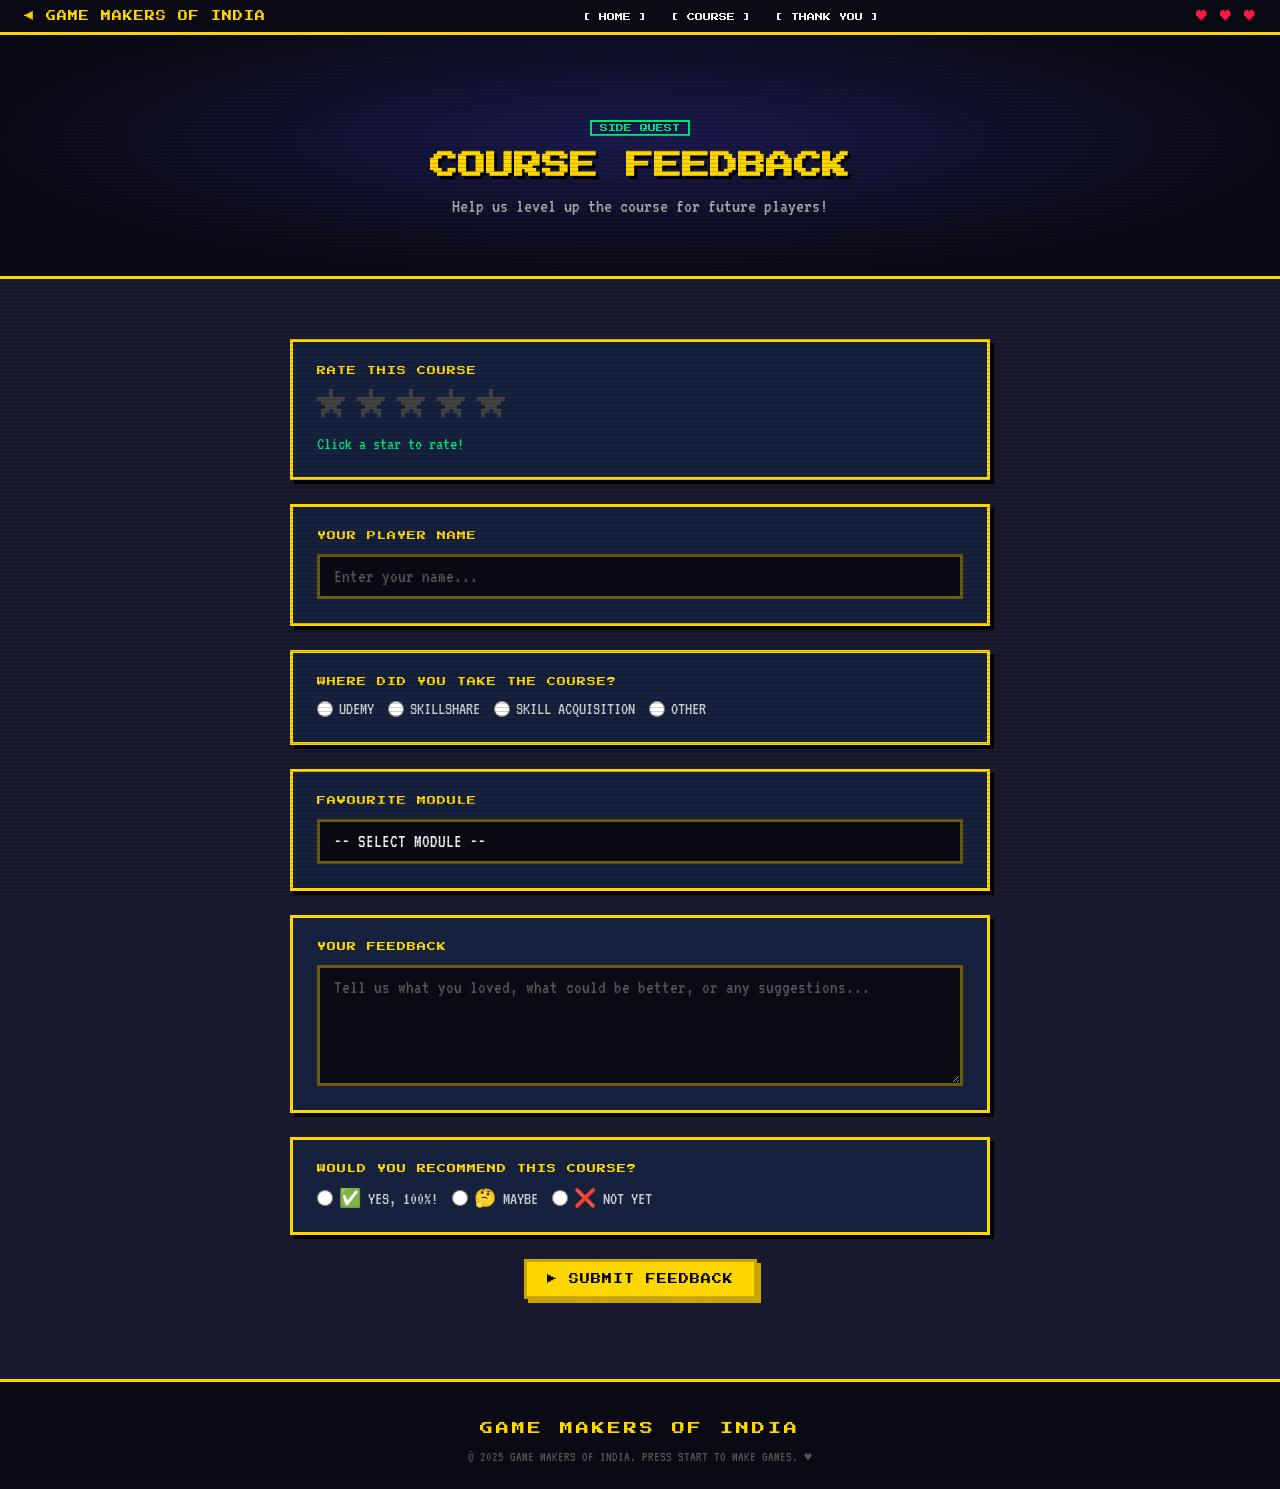
==== pages/feedback.html @ 6cb867ba "." ====
<!DOCTYPE html>
<html lang="en">
<head>
  <meta charset="UTF-8"/>
  <meta name="viewport" content="width=device-width,initial-scale=1.0"/>
  <title>Course Feedback — Game Makers Of India</title>
  <link rel="stylesheet" href="../css/style.css"/>
  <link rel="stylesheet" href="../css/pages.css"/>
  <link href="https://fonts.googleapis.com/css2?family=Press+Start+2P&family=VT323&display=swap" rel="stylesheet">
</head>
<body>

  <!-- Pixel cursor canvas -->
  <canvas id="cursorCanvas" style="position:fixed;top:0;left:0;pointer-events:none;z-index:9999;"></canvas>

  <!-- NAV -->
  <nav class="pixel-nav">
    <div class="nav-logo"><a href="../index.html"><span class="pixel-blink">◀</span> GAME MAKERS OF INDIA</a></div>
    <ul class="nav-links">
      <li><a href="../index.html">[ HOME ]</a></li>
      <li><a href="../index.html#course">[ COURSE ]</a></li>
      <li><a href="thankyou.html">[ THANK YOU ]</a></li>
    </ul>
    <div class="nav-lives">♥ ♥ ♥</div>
  </nav>

  <!-- PAGE HERO -->
  <section class="page-hero">
    <div class="scanlines"></div>
    <span class="pixel-tag-sm">SIDE QUEST</span>
    <h1>COURSE FEEDBACK</h1>
    <p>Help us level up the course for future players!</p>
  </section>

  <!-- FEEDBACK FORM -->
  <section class="section-mid fb-section">
    <div class="fb-wrap">

      <!-- Rating Selection -->
      <div class="fb-block pixel-box">
        <label class="fb-label">RATE THIS COURSE</label>
        <div class="star-row" id="starRow">
          <button class="star-btn" data-val="1" title="1 Star">★</button>
          <button class="star-btn" data-val="2" title="2 Stars">★</button>
          <button class="star-btn" data-val="3" title="3 Stars">★</button>
          <button class="star-btn" data-val="4" title="4 Stars">★</button>
          <button class="star-btn" data-val="5" title="5 Stars">★</button>
        </div>
        <div class="star-msg" id="starMsg">Click a star to rate!</div>
      </div>

      <!-- Name field -->
      <div class="fb-block pixel-box">
        <label class="fb-label" for="fbName">YOUR PLAYER NAME</label>
        <input
          class="pixel-input"
          type="text"
          id="fbName"
          placeholder="Enter your name..."
          autocomplete="off"
        />
      </div>

      <!-- Course Platform -->
      <div class="fb-block pixel-box">
        <label class="fb-label">WHERE DID YOU TAKE THE COURSE?</label>
        <div class="platform-radios">
          <label class="radio-px">
            <input type="radio" name="platform" value="udemy" /> UDEMY
          </label>
          <label class="radio-px">
            <input type="radio" name="platform" value="skillshare" /> SKILLSHARE
          </label>
          <label class="radio-px">
            <input type="radio" name="platform" value="skillacq" /> SKILL ACQUISITION
          </label>
          <label class="radio-px">
            <input type="radio" name="platform" value="other" /> OTHER
          </label>
        </div>
      </div>

      <!-- Favourite module -->
      <div class="fb-block pixel-box">
        <label class="fb-label" for="fbModule">FAVOURITE MODULE</label>
        <select class="pixel-input" id="fbModule">
          <option value="">-- SELECT MODULE --</option>
          <option>Unity 6 Fundamentals & Workflow</option>
          <option>GameObjects & Components</option>
          <option>Player Movement, Jump & Gravity</option>
          <option>Camera Follow System</option>
          <option>Animation Setup</option>
          <option>Shooting System & Bullet Mechanics</option>
          <option>Enemy AI Behavior & Health System</option>
          <option>Collectibles & Trigger-Based Systems</option>
          <option>UI Design</option>
          <option>Game Manager & Singleton</option>
          <option>Multiple Levels</option>
          <option>Audio Manager</option>
          <option>Debugging & Fixing Issues</option>
          <option>Building for Windows PC</option>
          <option>Export for Android</option>
          <option>GitHub Setup</option>
        </select>
      </div>

      <!-- Written feedback -->
      <div class="fb-block pixel-box">
        <label class="fb-label" for="fbText">YOUR FEEDBACK</label>
        <textarea
          class="pixel-input pixel-textarea"
          id="fbText"
          placeholder="Tell us what you loved, what could be better, or any suggestions..."
          rows="5"
        ></textarea>
      </div>

      <!-- Would recommend -->
      <div class="fb-block pixel-box">
        <label class="fb-label">WOULD YOU RECOMMEND THIS COURSE?</label>
        <div class="platform-radios">
          <label class="radio-px"><input type="radio" name="rec" value="yes" /> ✅ YES, 100%!</label>
          <label class="radio-px"><input type="radio" name="rec" value="maybe" /> 🤔 MAYBE</label>
          <label class="radio-px"><input type="radio" name="rec" value="no" /> ❌ NOT YET</label>
        </div>
      </div>

      <!-- Submit -->
      <div class="fb-submit-row">
        <button class="pixel-btn btn-yellow" id="fbSubmit" onclick="submitFeedback()">
          ▶ SUBMIT FEEDBACK
        </button>
      </div>

      <!-- Success message (hidden by default) -->
      <div class="fb-success pixel-box" id="fbSuccess" style="display:none;">
        <div class="success-icon">🎉</div>
        <div class="success-title">FEEDBACK RECEIVED!</div>
        <p class="vt-text">
          Thank you for helping us make this course better!<br/>
          Every bit of feedback means a lot to us. ♥
        </p>
        <p class="vt-text">
          📧 Feel free to email us anytime at 
          <!-- TODO: This is the email address provided -->
          <a class="highlight" href="mailto:GameMakersofindia@gmail.com">GameMakersofindia@gmail.com</a>
        </p>
        <a href="thankyou.html" class="pixel-btn btn-yellow" style="margin-top:16px;">
          ▶ SEE THANK YOU PAGE
        </a>
      </div>

    </div>
  </section>

  <!-- FOOTER -->
  <footer class="pixel-footer">
    <div class="footer-inner">
      <div class="footer-logo">GAME MAKERS OF INDIA</div>
      <p class="footer-copy">© 2025 GAME MAKERS OF INDIA. PRESS START TO MAKE GAMES. ♥</p>
    </div>
  </footer>

  <script src="../js/main.js"></script>
  <script>
    // ── STAR RATING ───────────────────────────────────────────
    const starBtns = document.querySelectorAll('.star-btn');
    const starMsg  = document.getElementById('starMsg');
    const msgs = ['','NEEDS WORK','GETTING THERE!','PRETTY GOOD!','GREAT COURSE!','PERFECT! ★★★★★'];
    let selectedRating = 0;

    starBtns.forEach(btn => {
      btn.addEventListener('mouseenter', () => highlightStars(+btn.dataset.val));
      btn.addEventListener('mouseleave', () => highlightStars(selectedRating));
      btn.addEventListener('click', () => {
        selectedRating = +btn.dataset.val;
        highlightStars(selectedRating);
        starMsg.textContent = msgs[selectedRating];
      });
    });

    function highlightStars(n) {
      starBtns.forEach(b => {
        b.style.color = +b.dataset.val <= n ? '#ffd700' : '#444';
      });
    }

    // ── SUBMIT ────────────────────────────────────────────────
    function submitFeedback() {
      const name     = document.getElementById('fbName').value.trim();
      const text     = document.getElementById('fbText').value.trim();

      if (!name) {
        alert('Please enter your player name!');
        return;
      }
      if (selectedRating === 0) {
        alert('Please rate the course!');
        return;
      }
      if (!text) {
        alert('Please write some feedback!');
        return;
      }

      // TODO: Connect to a form backend (e.g. Formspree, Netlify Forms, Google Forms)
      // Currently shows success state in the UI.
      document.getElementById('fbSuccess').style.display = 'flex';
      document.getElementById('fbSubmit').style.display  = 'none';
    }
  </script>
</body>
</html>
---- css/style.css ----
/* ============================================================
   GAME MAKERS OF INDIA — PIXEL GAME WEBSITE
   Style Sheet — style.css
   ============================================================ */

/* ── CSS VARIABLES ───────────────────────────────────────── */
:root {
  --bg-darkest:  #0a0a14;
  --bg-dark:     #12121f;
  --bg-mid:      #1a1a2e;
  --bg-panel:    #16213e;

  --yellow:      #ffd700;
  --yellow-dim:  #c8a800;
  --green:       #00e676;
  --green-dim:   #00b85a;
  --orange:      #ff6d00;
  --red:         #ff1744;
  --cyan:        #00e5ff;
  --white:       #f0f0f0;
  --grey:        #888;

  --px-border:   3px solid var(--yellow);
  --px-shadow:   6px 6px 0 #000;

  --font-pixel:  'Press Start 2P', monospace;
  --font-vt:     'VT323', monospace;
}

/* ── RESET & BASE ────────────────────────────────────────── */
*, *::before, *::after { box-sizing: border-box; margin: 0; padding: 0; }

html { scroll-behavior: smooth; }

body {
  font-family: var(--font-pixel);
  background-color: var(--bg-darkest);
  color: var(--white);
  /* hide default cursor everywhere so canvas cursor takes over */
  cursor: none;
  overflow-x: hidden;
}

a { color: inherit; text-decoration: none; }

/* ── SCROLLBAR (pixel style) ─────────────────────────────── */
::-webkit-scrollbar { width: 10px; }
::-webkit-scrollbar-track { background: var(--bg-darkest); }
::-webkit-scrollbar-thumb {
  background: var(--yellow);
  border: 2px solid var(--bg-darkest);
  image-rendering: pixelated;
}

/* ── NAV ─────────────────────────────────────────────────── */
.pixel-nav {
  position: fixed;
  top: 0; left: 0; right: 0;
  z-index: 100;
  display: flex;
  align-items: center;
  justify-content: space-between;
  padding: 10px 24px;
  background: var(--bg-darkest);
  border-bottom: 3px solid var(--yellow);
  font-size: 9px;
  gap: 12px;
}

.nav-logo {
  color: var(--yellow);
  font-size: 10px;
  white-space: nowrap;
  letter-spacing: 1px;
}

.pixel-blink { animation: blink 1s step-end infinite; }
@keyframes blink { 0%,100%{opacity:1} 50%{opacity:0} }

.nav-links {
  list-style: none;
  display: flex;
  gap: 8px;
  flex-wrap: wrap;
  justify-content: center;
}

.nav-links a {
  color: var(--white);
  font-size: 8px;
  padding: 4px 6px;
  transition: color 0.1s, background 0.1s;
  border: 2px solid transparent;
}

.nav-links a:hover {
  color: var(--yellow);
  border-color: var(--yellow);
  background: rgba(255,215,0,0.08);
}

.nav-lives {
  color: var(--red);
  font-size: 12px;
  white-space: nowrap;
}

/* ── HERO ────────────────────────────────────────────────── */
.hero {
  position: relative;
  min-height: 100vh;
  display: flex;
  flex-direction: column;
  align-items: center;
  justify-content: center;
  overflow: hidden;
  background: radial-gradient(ellipse at 50% 30%, #1a1a4e 0%, var(--bg-darkest) 70%);
  padding: 100px 24px 40px;
}

/* CRT scanlines overlay */
.scanlines {
  position: absolute;
  inset: 0;
  background: repeating-linear-gradient(
    to bottom,
    transparent 0px,
    transparent 3px,
    rgba(0,0,0,0.18) 3px,
    rgba(0,0,0,0.18) 4px
  );
  pointer-events: none;
  z-index: 2;
}

/* ── PIXEL STARS ────── */
.stars { position: absolute; inset: 0; z-index: 0; }
.star {
  position: absolute;
  width: 2px; height: 2px;
  background: #fff;
  animation: twinkle var(--tw, 2s) var(--td, 0s) step-end infinite;
}
@keyframes twinkle { 0%,100%{opacity:1} 50%{opacity:0.1} }

/* ── CLOUDS (pixel) ─────── */
.cloud {
  position: absolute;
  height: 24px;
  background: rgba(255,255,255,0.07);
  border-radius: 0;
  clip-path: polygon(0 100%,0 50%,12% 50%,12% 0%,88% 0%,88% 50%,100% 50%,100% 100%);
  animation: cloudFloat linear infinite;
  image-rendering: pixelated;
}
.cloud1 { width:120px; top:20%; animation-duration:22s; animation-delay:-5s; }
.cloud2 { width:80px;  top:35%; animation-duration:28s; animation-delay:-12s; }
.cloud3 { width:100px; top:55%; animation-duration:18s; animation-delay:-3s; }
@keyframes cloudFloat {
  from { transform: translateX(-200px); }
  to   { transform: translateX(calc(100vw + 200px)); }
}

/* ── HERO CONTENT ────────────────────────────────────────── */
.hero-content {
  position: relative;
  z-index: 3;
  text-align: center;
  display: flex;
  flex-direction: column;
  align-items: center;
  gap: 18px;
}

.hero-badge {
  display: inline-block;
  padding: 4px 14px;
  font-size: 9px;
  color: var(--green);
  border-color: var(--green);
  animation: pulse-border 2s step-end infinite;
}
@keyframes pulse-border {
  0%,100%{box-shadow: 4px 4px 0 var(--green-dim);}
  50%{box-shadow: 4px 4px 0 transparent;}
}

.hero-title {
  display: flex;
  flex-direction: column;
  gap: 6px;
  line-height: 1.3;
}

.title-line1 {
  font-size: clamp(36px, 8vw, 72px);
  color: var(--white);
  text-shadow: 4px 4px 0 #000, 8px 8px 0 rgba(0,229,255,0.3);
  letter-spacing: 4px;
}

.title-line2 {
  font-size: clamp(16px, 4vw, 30px);
  color: var(--yellow);
  text-shadow: 3px 3px 0 #000;
  letter-spacing: 2px;
}

.title-line3 {
  font-size: clamp(10px, 2.5vw, 18px);
  color: var(--cyan);
  text-shadow: 2px 2px 0 #000;
  letter-spacing: 3px;
  text-transform: uppercase;
}

.hero-lang {
  font-family: var(--font-vt);
  font-size: 22px;
  color: var(--white);
  background: var(--red);
  padding: 4px 16px;
  letter-spacing: 2px;
}

.hero-sub {
  font-family: var(--font-vt);
  font-size: 20px;
  color: #bbb;
}

/* ── SPRITE AREA ─────────────────────────────────────────── */
.hero-sprite-area {
  position: relative;
  width: 420px;
  height: 110px;
  margin: 8px 0;
}

/* Image-based sprites */
.sprite-img {
  image-rendering: pixelated;
  image-rendering: crisp-edges;
  display: block;
}

.sprite-char {
  position: absolute;
  bottom: 28px;
}

/* Player: left side, bobbing */
#heroChar {
  left: 10px;
  animation: charBob 0.5s steps(2) infinite;
}
.player-sprite {
  width: 72px;
  height: auto;
  filter: drop-shadow(2px 2px 0 #000);
}

/* Enemy: right side, hovering */
.enemy-char {
  right: -30px;
  bottom: 10px;
  animation: enemyHover 1.2s ease-in-out infinite;
}
.enemy-sprite {
  width: 180px;
  height: auto;
  filter: drop-shadow(2px 2px 0 #000);
  /* flip horizontally so enemy faces left (toward player) */
  transform: scaleX(-1);
}

@keyframes charBob {
  0%,100%{ transform: translateY(0); }
  50%    { transform: translateY(-5px); }
}
@keyframes enemyHover {
  0%,100%{ transform: scaleX(-1) translateY(0) rotate(-3deg); }
  50%    { transform: scaleX(-1) translateY(-8px) rotate(3deg); }
}

/* Bullet fired from player toward enemy */
.bullet-anim {
  position: absolute;
  bottom: 52px;
  width: 10px;
  height: 5px;
  background: var(--yellow);
  border: 1px solid #000;
  box-shadow: 0 0 6px var(--yellow);
  animation: bulletFly 1.4s steps(8) infinite;
  image-rendering: pixelated;
}
@keyframes bulletFly {
  0%  { left: 86px;  opacity: 1; }
  70% { left: 330px; opacity: 1; }
  71% { left: 330px; opacity: 0; }
  100%{ left: 86px;  opacity: 0; }
}

.ground-line {
  position: absolute;
  bottom: 24px; left: 0; right: 0;
  height: 4px;
  background: repeating-linear-gradient(90deg, #4caf50 0 8px, #388e3c 8px 16px);
}

.platform {
  position: absolute;
  height: 12px;
  background: repeating-linear-gradient(90deg, #6d4c41 0 8px, #4e342e 8px 16px);
  border-top: 3px solid #8d6e63;
  bottom: 26px;
}
.p1 { width: 64px; left: 120px; bottom: 52px; }
.p2 { width: 80px; right: 10px; bottom: 40px; }

.coin-anim {
  position: absolute;
  top: 10px; left: 150px;
  color: var(--yellow);
  font-size: 22px;
  animation: coinSpin 1s steps(4) infinite, coinFloat 1.5s ease-in-out infinite;
}
@keyframes coinSpin { to { transform: rotateY(360deg); } }
@keyframes coinFloat {
  0%,100%{transform:translateY(0);}
  50%{transform:translateY(-8px);}
}

/* ── CTA BUTTONS ─────────────────────────────────────────── */
.hero-cta { display: flex; gap: 16px; flex-wrap: wrap; justify-content: center; }

.pixel-btn {
  display: inline-block;
  font-family: var(--font-pixel);
  font-size: 10px;
  padding: 12px 20px;
  border: 3px solid;
  cursor: none;
  transition: transform 0.05s, box-shadow 0.05s;
  image-rendering: pixelated;
  letter-spacing: 1px;
}
.pixel-btn:hover {
  transform: translate(-2px, -2px);
}
.pixel-btn:active {
  transform: translate(2px, 2px);
  box-shadow: none !important;
}

.btn-yellow {
  background: var(--yellow);
  color: #000;
  border-color: var(--yellow-dim);
  box-shadow: 4px 4px 0 var(--yellow-dim);
}
.btn-white {
  background: transparent;
  color: var(--white);
  border-color: var(--white);
  box-shadow: 4px 4px 0 #555;
}
.btn-orange {
  background: var(--orange);
  color: #fff;
  border-color: #bf360c;
  box-shadow: 4px 4px 0 #bf360c;
}
.btn-green {
  background: var(--green);
  color: #000;
  border-color: var(--green-dim);
  box-shadow: 4px 4px 0 var(--green-dim);
}
.btn-red {
  background: var(--red);
  color: #fff;
  border-color: #b71c1c;
  box-shadow: 4px 4px 0 #b71c1c;
}

/* ── LANGUAGE STAT LABEL ──────────────────────────────────── */
.lang-full {
  font-family: var(--font-vt);
  font-size: 20px;
  line-height: 1.3;
}

.hero-email {
  font-family: var(--font-vt);
  font-size: 18px;
  color: var(--cyan);
  margin-top: 4px;
}
.hero-email a:hover { text-decoration: underline; }

/* ── HUD ─────────────────────────────────────────────────── */
.hud {
  position: absolute;
  bottom: 16px; left: 50%;
  transform: translateX(-50%);
  z-index: 3;
  display: flex;
  gap: 32px;
  font-size: 9px;
  color: var(--yellow);
  background: rgba(0,0,0,0.5);
  padding: 6px 20px;
  border: 2px solid rgba(255,215,0,0.3);
}
.coin-count { color: var(--yellow); }

/* ── SECTIONS ────────────────────────────────────────────── */
.section-dark, .section-mid {
  padding: 80px 24px;
  position: relative;
}
.section-dark { background: var(--bg-dark); }
.section-mid  { background: var(--bg-mid); }

.section-header {
  text-align: center;
  margin-bottom: 48px;
  display: flex;
  flex-direction: column;
  align-items: center;
  gap: 10px;
}

.section-title {
  font-size: clamp(14px, 3vw, 22px);
  color: var(--yellow);
  text-shadow: 3px 3px 0 #000;
  letter-spacing: 3px;
}

.pixel-divider {
  color: rgba(255,215,0,0.3);
  font-family: var(--font-vt);
  font-size: 14px;
  letter-spacing: 1px;
}
.pixel-divider.sm { font-size: 11px; }

.pixel-tag-sm {
  font-size: 8px;
  color: var(--green);
  border: 2px solid var(--green);
  padding: 2px 8px;
}

/* ── PIXEL BOX (reusable) ─────────────────────────────────── */
.pixel-box {
  border: 3px solid var(--yellow);
  box-shadow: 4px 4px 0 #000;
  background: var(--bg-panel);
}
.pixel-box-dark {
  border: 3px solid rgba(255,215,0,0.4);
  box-shadow: 4px 4px 0 #000;
  background: rgba(0,0,0,0.4);
}

/* ── HIGHLIGHT ───────────────────────────────────────────── */
.highlight { color: var(--yellow); }

/* ── COURSE INTRO GRID ───────────────────────────────────── */
.intro-grid {
  display: grid;
  grid-template-columns: 1fr auto;
  gap: 32px;
  max-width: 1100px;
  margin: 0 auto;
  align-items: start;
}
@media(max-width:768px){ .intro-grid { grid-template-columns: 1fr; } }

.intro-text {
  padding: 28px;
  display: flex;
  flex-direction: column;
  gap: 18px;
}

.vt-text {
  font-family: var(--font-vt);
  font-size: 20px;
  line-height: 1.6;
  color: #ccc;
}

.intro-stats {
  display: grid;
  grid-template-columns: 1fr 1fr;
  gap: 14px;
}

.stat-card {
  padding: 18px 14px;
  text-align: center;
  display: flex;
  flex-direction: column;
  align-items: center;
  gap: 6px;
  min-width: 110px;
  transition: transform 0.1s;
}
.stat-card:hover { transform: translate(-2px,-2px); }

.stat-icon { font-size: 28px; }
.stat-num  { font-size: 16px; color: var(--yellow); }
.stat-label{ font-size: 8px;  color: #aaa; }

/* ── LEARN GRID ──────────────────────────────────────────── */
.learn-grid {
  display: grid;
  grid-template-columns: repeat(auto-fill, minmax(200px, 1fr));
  gap: 16px;
  max-width: 1100px;
  margin: 0 auto;
}

.learn-card {
  background: var(--bg-panel);
  border: 3px solid rgba(255,215,0,0.3);
  padding: 20px 14px;
  display: flex;
  flex-direction: column;
  align-items: flex-start;
  gap: 10px;
  position: relative;
  transition: border-color 0.15s, transform 0.1s, box-shadow 0.1s;
  cursor: none;
}
.learn-card::before {
  content: attr(data-item);
  position: absolute;
  top: 6px; right: 8px;
  font-size: 8px;
  color: rgba(255,215,0,0.3);
}
.learn-card:hover {
  border-color: var(--yellow);
  transform: translate(-3px,-3px);
  box-shadow: 5px 5px 0 var(--yellow-dim);
}

.card-icon { font-size: 28px; }
.card-title {
  font-family: var(--font-vt);
  font-size: 17px;
  color: var(--white);
  line-height: 1.4;
}

/* ── PLATFORM GRID ───────────────────────────────────────── */
.platform-grid {
  display: grid;
  grid-template-columns: repeat(auto-fit, minmax(240px, 1fr));
  gap: 28px;
  max-width: 960px;
  margin: 0 auto;
}

.platform-card {
  display: flex;
  flex-direction: column;
  align-items: center;
  gap: 12px;
  padding: 36px 24px;
  border: 3px solid;
  text-align: center;
  transition: transform 0.1s, box-shadow 0.1s;
  background: var(--bg-panel);
  cursor: none;
}
.platform-card:hover {
  transform: translate(-4px,-4px);
}

.udemy   { border-color: #a435f0; box-shadow: 5px 5px 0 #7b1fa2; }
.youtube { border-color: #ff0000; box-shadow: 5px 5px 0 #b71c1c; }

.platform-icon { font-size: 48px; }
.platform-name {
  font-size: 13px;
  color: var(--yellow);
  letter-spacing: 2px;
}
.platform-desc {
  font-family: var(--font-vt);
  font-size: 17px;
  color: #aaa;
}

/* ── CONTACT ─────────────────────────────────────────────── */
.contact-section { padding: 60px 24px; }
.contact-row {
  display: flex;
  gap: 24px;
  justify-content: center;
  flex-wrap: wrap;
}
.contact-item {
  display: flex;
  align-items: center;
  gap: 12px;
  padding: 16px 24px;
  font-family: var(--font-vt);
  font-size: 20px;
}
.contact-item a:hover { color: var(--yellow); }
.c-icon { font-size: 24px; }

/* ── FOOTER ──────────────────────────────────────────────── */
.pixel-footer {
  background: var(--bg-darkest);
  border-top: 3px solid var(--yellow);
  padding: 40px 24px 24px;
  position: relative;
  overflow: hidden;
}
.footer-inner {
  display: flex;
  flex-direction: column;
  align-items: center;
  gap: 14px;
  text-align: center;
}
.footer-logo {
  font-size: 13px;
  color: var(--yellow);
  letter-spacing: 3px;
}
.footer-links {
  display: flex;
  gap: 16px;
  flex-wrap: wrap;
  justify-content: center;
  font-size: 8px;
}
.footer-links a { color: #aaa; }
.footer-links a:hover { color: var(--yellow); }
.footer-copy {
  font-family: var(--font-vt);
  font-size: 14px;
  color: #555;
}

/* Footer walking character */
.footer-walker {
  position: absolute;
  bottom: 8px; left: 0;
  animation: footerWalk 8s linear infinite;
}
.walker-sprite {
  width: 16px; height: 16px;
  background: var(--yellow);
  border: 2px solid #000;
  animation: walkerBob 0.3s steps(2) infinite;
}
@keyframes footerWalk {
  from { transform: translateX(-30px); }
  to   { transform: translateX(100vw); }
}
@keyframes walkerBob {
  0%,100%{ clip-path: polygon(0 0,100% 0,100% 80%,0 80%); }
  50%    { clip-path: polygon(0 20%,100% 20%,100% 100%,0 100%); }
}

/* ── PIXEL TAG (hero) ─────────────────────────────────────── */
.pixel-tag {
  background: var(--red);
  color: #fff;
  padding: 4px 14px;
  font-size: 10px;
}

/* ── SHARED PAGE STYLES ──────────────────────────────────── */
.page-hero {
  min-height: 30vh;
  display: flex;
  flex-direction: column;
  align-items: center;
  justify-content: center;
  background: radial-gradient(ellipse at center, #1a1a4e 0%, var(--bg-darkest) 70%);
  padding: 120px 24px 60px;
  text-align: center;
  gap: 16px;
  border-bottom: 3px solid var(--yellow);
}
.page-hero h1 {
  font-size: clamp(16px, 4vw, 28px);
  color: var(--yellow);
  text-shadow: 3px 3px 0 #000;
}
.page-hero p {
  font-family: var(--font-vt);
  font-size: 20px;
  color: #aaa;
}
---- css/pages.css ----
/* ============================================================
   GAME MAKERS OF INDIA — pages.css
   Styles for: Thank You page & Feedback page
   ============================================================ */

/* ── THANK YOU PAGE ─────────────────────────────────────── */
.ty-hero {
  min-height: 100vh;
  display: flex;
  align-items: center;
  justify-content: center;
  background: radial-gradient(ellipse at 50% 30%, #1a1a4e 0%, var(--bg-darkest) 70%);
  padding: 100px 24px 60px;
  position: relative;
  overflow: hidden;
}

.ty-content {
  position: relative;
  z-index: 3;
  display: flex;
  flex-direction: column;
  align-items: center;
  gap: 24px;
  text-align: center;
  max-width: 760px;
  width: 100%;
}

.ty-trophy {
  font-size: 80px;
  filter: drop-shadow(0 0 20px #ffd700);
  display: inline-block;
}

.ty-badge {
  display: inline-block;
  padding: 6px 18px;
  font-size: 9px;
  color: var(--yellow);
  border-color: var(--yellow);
  animation: pulse-border 1.5s step-end infinite;
  letter-spacing: 1px;
}

.ty-title {
  display: flex;
  flex-direction: column;
  gap: 8px;
}
.ty-line1 {
  font-size: clamp(30px, 7vw, 60px);
  color: var(--yellow);
  text-shadow: 4px 4px 0 #000;
}
.ty-line2 {
  font-size: clamp(16px, 4vw, 28px);
  color: var(--cyan);
  text-shadow: 3px 3px 0 #000;
}

.ty-message {
  padding: 24px 28px;
  display: flex;
  flex-direction: column;
  gap: 14px;
  text-align: left;
  width: 100%;
}
.ty-message .vt-text { font-size: 20px; color: #ccc; }
.ty-message a { color: var(--yellow); }
.ty-message a:hover { text-decoration: underline; }

/* XP Bar */
.xp-section {
  display: flex;
  flex-direction: column;
  align-items: center;
  gap: 8px;
  width: 100%;
  max-width: 500px;
}
.xp-label {
  font-size: 9px;
  color: var(--green);
  letter-spacing: 2px;
}
.xp-bar-wrap {
  width: 100%;
  height: 22px;
  background: var(--bg-darkest);
  padding: 3px;
}
.xp-fill {
  height: 100%;
  width: 0%;
  background: linear-gradient(90deg, var(--green) 0%, var(--cyan) 100%);
  transition: width 0.05s steps(1);
  position: relative;
}
.xp-fill::after {
  content: '';
  position: absolute;
  top: 0; right: 0; bottom: 0;
  width: 4px;
  background: #fff;
  animation: xpBlink 0.4s step-end infinite;
}
@keyframes xpBlink {
  0%,100%{opacity:1} 50%{opacity:0}
}
.xp-value {
  font-size: 10px;
  color: var(--yellow);
}

/* TY Stats */
.ty-stats {
  display: flex;
  gap: 16px;
  flex-wrap: wrap;
  justify-content: center;
}
.ty-stat {
  display: flex;
  flex-direction: column;
  align-items: center;
  gap: 8px;
  padding: 18px 20px;
  min-width: 140px;
  transition: transform 0.1s;
}
.ty-stat:hover { transform: translate(-2px,-2px); }
.ts-icon { font-size: 32px; }
.ts-val  { font-size: 12px; color: var(--yellow); }
.ts-lbl  { font-size: 8px;  color: #999; }

/* TY CTA */
.ty-cta {
  display: flex;
  gap: 12px;
  flex-wrap: wrap;
  justify-content: center;
}

/* ── FEEDBACK PAGE ─────────────────────────────────────── */
.fb-section { padding: 60px 24px 80px; }

.fb-wrap {
  max-width: 700px;
  margin: 0 auto;
  display: flex;
  flex-direction: column;
  gap: 24px;
}

.fb-block {
  padding: 24px;
  display: flex;
  flex-direction: column;
  gap: 14px;
}

.fb-label {
  font-size: 9px;
  color: var(--yellow);
  letter-spacing: 1px;
}

/* Star Rating Row */
.star-row {
  display: flex;
  gap: 8px;
}
.star-btn {
  background: none;
  border: none;
  font-size: 32px;
  color: #444;
  cursor: none;
  transition: transform 0.1s;
  font-family: inherit;
}
.star-btn:hover { transform: scale(1.2); }

.star-msg {
  font-family: var(--font-vt);
  font-size: 18px;
  color: var(--green);
}

/* Pixel Input */
.pixel-input {
  width: 100%;
  background: var(--bg-darkest);
  border: 3px solid rgba(255,215,0,0.4);
  color: var(--white);
  font-family: var(--font-vt);
  font-size: 19px;
  padding: 10px 14px;
  outline: none;
  transition: border-color 0.15s;
  appearance: none;
}
.pixel-input:focus {
  border-color: var(--yellow);
  box-shadow: 0 0 0 2px rgba(255,215,0,0.15);
}
.pixel-input::placeholder { color: #555; }
.pixel-textarea { resize: vertical; min-height: 100px; }

/* Radio buttons */
.platform-radios {
  display: flex;
  flex-wrap: wrap;
  gap: 14px;
}
.radio-px {
  display: flex;
  align-items: center;
  gap: 6px;
  font-family: var(--font-vt);
  font-size: 18px;
  color: #ccc;
  cursor: none;
}
.radio-px input[type="radio"] {
  accent-color: var(--yellow);
  width: 16px;
  height: 16px;
  cursor: none;
}

/* Submit row */
.fb-submit-row {
  display: flex;
  justify-content: center;
}

/* Success block */
.fb-success {
  flex-direction: column;
  align-items: center;
  gap: 16px;
  padding: 36px 28px;
  text-align: center;
  animation: popIn 0.3s steps(4) forwards;
}
@keyframes popIn {
  from { transform: scale(0.8); opacity: 0; }
  to   { transform: scale(1);   opacity: 1; }
}
.success-icon  { font-size: 60px; }
.success-title {
  font-size: 14px;
  color: var(--yellow);
  text-shadow: 2px 2px 0 #000;
}
.fb-success .vt-text { font-size: 19px; color: #ccc; line-height: 1.6; }
.fb-success a { color: var(--yellow); }
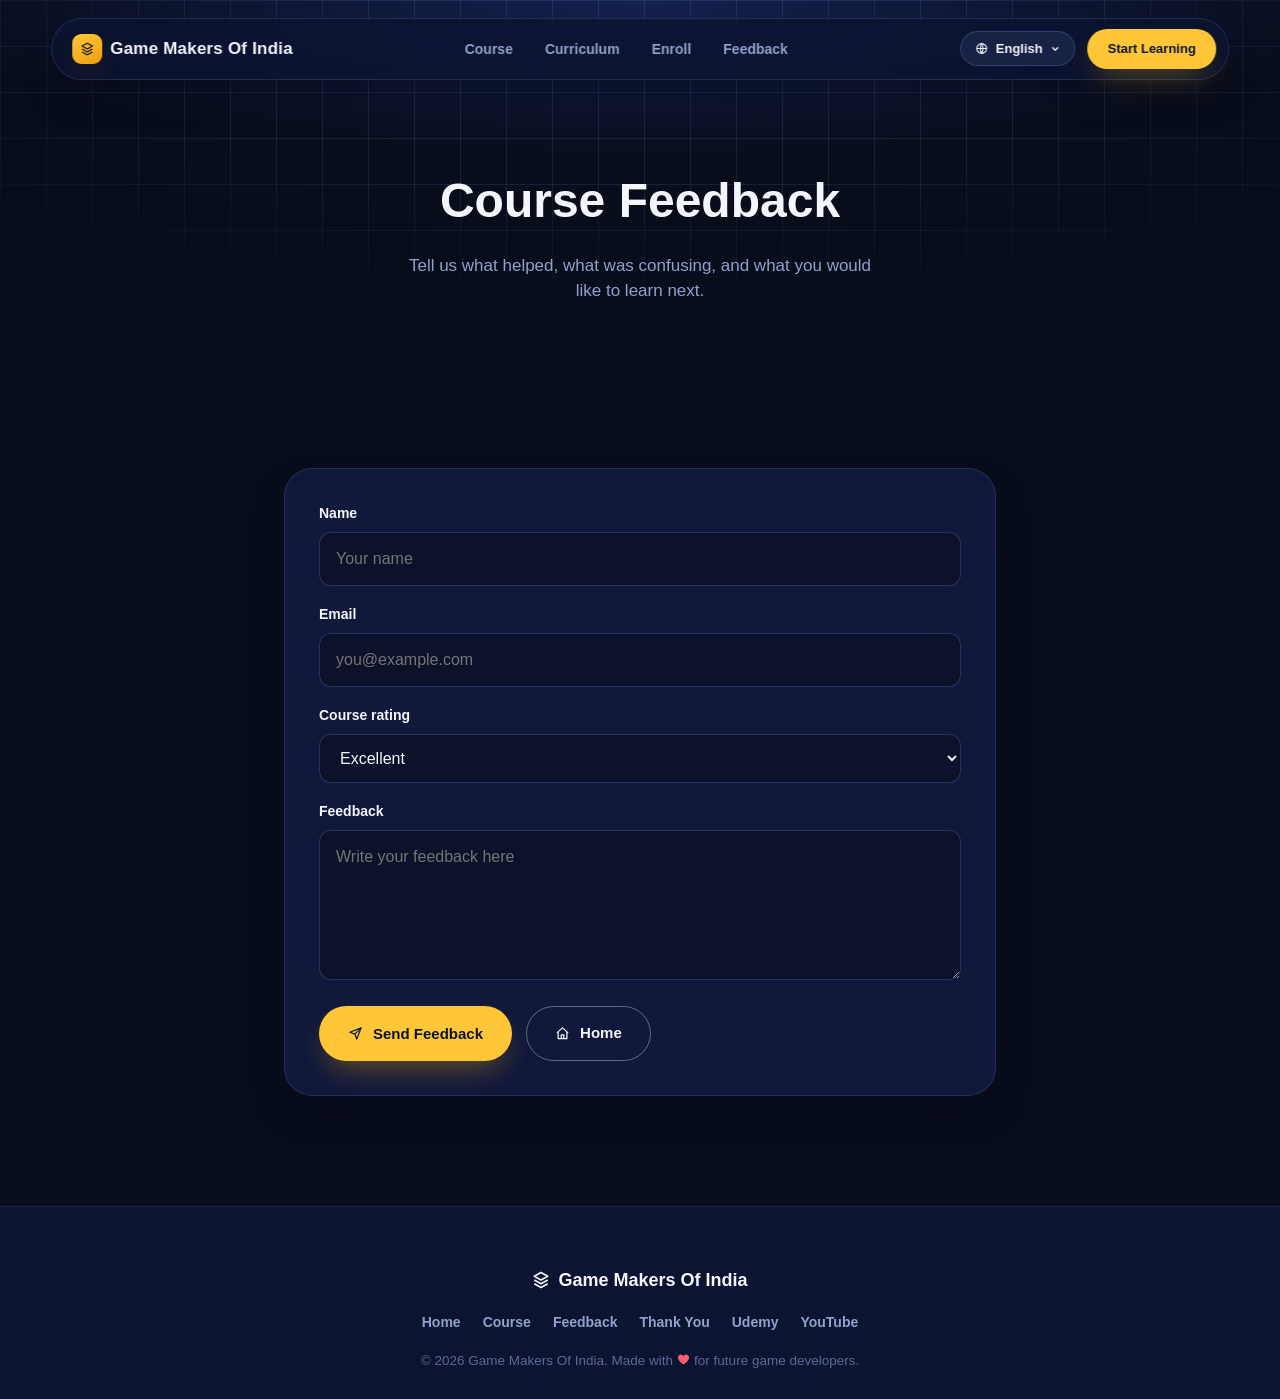
==== commit c9057efb: "Add files via upload" ====
--- a/pages/feedback.html
+++ b/pages/feedback.html
@@ -1,213 +1,163 @@
-<!DOCTYPE html>
+﻿<!DOCTYPE html>
 <html lang="en">
 <head>
-  <meta charset="UTF-8"/>
-  <meta name="viewport" content="width=device-width,initial-scale=1.0"/>
-  <title>Course Feedback — Game Makers Of India</title>
-  <link rel="stylesheet" href="../css/style.css"/>
-  <link rel="stylesheet" href="../css/pages.css"/>
-  <link href="https://fonts.googleapis.com/css2?family=Press+Start+2P&family=VT323&display=swap" rel="stylesheet">
+  <meta charset="UTF-8">
+  <meta name="viewport" content="width=device-width, initial-scale=1.0">
+  <title>Feedback | Game Makers Of India</title>
+  <link rel="stylesheet" href="../assets/style.css">
+  <link href="../assets/css2" rel="stylesheet">
+  <link rel="stylesheet" href="../assets/all.min.css">
+  <link rel="stylesheet" href="../assets/icons-fallback.css">
+  <style>
+    .feedback-wrap {
+      max-width: 760px;
+      margin: 0 auto;
+      padding: 90px 24px 110px;
+    }
+
+    .feedback-panel {
+      padding: 34px;
+    }
+
+    .feedback-form {
+      display: grid;
+      gap: 18px;
+    }
+
+    .form-row {
+      display: grid;
+      gap: 8px;
+    }
+
+    .form-row label {
+      color: var(--white);
+      font-size: 14px;
+      font-weight: 700;
+    }
+
+    .form-row input,
+    .form-row select,
+    .form-row textarea {
+      width: 100%;
+      border: 1px solid rgba(140, 170, 255, 0.22);
+      border-radius: var(--radius-sm);
+      background: rgba(8, 13, 28, 0.55);
+      color: var(--white);
+      font: inherit;
+      padding: 14px 16px;
+      outline: none;
+    }
+
+    .form-row textarea {
+      min-height: 150px;
+      resize: vertical;
+    }
+
+    .form-row input:focus,
+    .form-row select:focus,
+    .form-row textarea:focus {
+      border-color: var(--yellow);
+      box-shadow: 0 0 0 3px rgba(255, 199, 56, 0.12);
+    }
+
+    .form-actions {
+      display: flex;
+      gap: 14px;
+      flex-wrap: wrap;
+      margin-top: 8px;
+    }
+
+    @media (max-width: 520px) {
+      .feedback-panel { padding: 24px; }
+      .form-actions .btn { width: 100%; justify-content: center; }
+    }
+  </style>
 </head>
 <body>
+  <nav class="site-nav">
+    <div class="nav-logo"><span class="logo-mark"><i class="fa-solid fa-cubes-stacked"></i></span> Game Makers Of India</div>
+    <ul class="nav-links">
+      <li><a href="../index.html#course" data-i18n="navCourse">Course</a></li>
+      <li><a href="../index.html#learn" data-i18n="navCurriculum">Curriculum</a></li>
+      <li><a href="../index.html#platforms" data-i18n="navEnroll">Enroll</a></li>
+      <li><a href="./feedback.html" data-i18n="navFeedback">Feedback</a></li>
+    </ul>
 
-  <!-- Pixel cursor canvas -->
-  <canvas id="cursorCanvas" style="position:fixed;top:0;left:0;pointer-events:none;z-index:9999;"></canvas>
-
-  <!-- NAV -->
-  <nav class="pixel-nav">
-    <div class="nav-logo"><a href="../index.html"><span class="pixel-blink">◀</span> GAME MAKERS OF INDIA</a></div>
-    <ul class="nav-links">
-      <li><a href="../index.html">[ HOME ]</a></li>
-      <li><a href="../index.html#course">[ COURSE ]</a></li>
-      <li><a href="thankyou.html">[ THANK YOU ]</a></li>
-    </ul>
-    <div class="nav-lives">♥ ♥ ♥</div>
+    <div class="nav-right">
+      <div class="lang-switch" id="langSwitch">
+        <button type="button" class="lang-btn" id="langSwitchBtn" aria-haspopup="listbox" aria-expanded="false">
+          <i class="fa-solid fa-globe"></i>
+          <span id="langSwitchLabel">English</span>
+          <i class="fa-solid fa-chevron-down lang-caret"></i>
+        </button>
+        <ul class="lang-menu" id="langMenu" role="listbox">
+          <li role="option" data-lang="en" aria-selected="true">English</li>
+          <li role="option" data-lang="hi" aria-selected="false">हिंदी (Hindi)</li>
+        </ul>
+      </div>
+      <a href="../index.html#platforms" class="nav-cta" data-i18n="navStart">Start Learning</a>
+    </div>
   </nav>
 
-  <!-- PAGE HERO -->
-  <section class="page-hero">
-    <div class="scanlines"></div>
-    <span class="pixel-tag-sm">SIDE QUEST</span>
-    <h1>COURSE FEEDBACK</h1>
-    <p>Help us level up the course for future players!</p>
-  </section>
+  <header class="page-hero">
+    <div class="grid-backdrop"></div>
+    <h1>Course Feedback</h1>
+    <p>Tell us what helped, what was confusing, and what you would like to learn next.</p>
+  </header>
 
-  <!-- FEEDBACK FORM -->
-  <section class="section-mid fb-section">
-    <div class="fb-wrap">
+  <main class="feedback-wrap">
+    <section class="panel feedback-panel reveal visible">
+      <form class="feedback-form" action="./thankyou.html" method="get">
+        <div class="form-row">
+          <label for="name">Name</label>
+          <input id="name" name="name" type="text" placeholder="Your name">
+        </div>
 
-      <!-- Rating Selection -->
-      <div class="fb-block pixel-box">
-        <label class="fb-label">RATE THIS COURSE</label>
-        <div class="star-row" id="starRow">
-          <button class="star-btn" data-val="1" title="1 Star">★</button>
-          <button class="star-btn" data-val="2" title="2 Stars">★</button>
-          <button class="star-btn" data-val="3" title="3 Stars">★</button>
-          <button class="star-btn" data-val="4" title="4 Stars">★</button>
-          <button class="star-btn" data-val="5" title="5 Stars">★</button>
+        <div class="form-row">
+          <label for="email">Email</label>
+          <input id="email" name="email" type="email" placeholder="you@example.com">
         </div>
-        <div class="star-msg" id="starMsg">Click a star to rate!</div>
+
+        <div class="form-row">
+          <label for="rating">Course rating</label>
+          <select id="rating" name="rating">
+            <option value="5">Excellent</option>
+            <option value="4">Very good</option>
+            <option value="3">Good</option>
+            <option value="2">Needs improvement</option>
+            <option value="1">Not helpful yet</option>
+          </select>
+        </div>
+
+        <div class="form-row">
+          <label for="message">Feedback</label>
+          <textarea id="message" name="message" placeholder="Write your feedback here"></textarea>
+        </div>
+
+        <div class="form-actions">
+          <button class="btn btn-yellow" type="submit"><i class="fa-solid fa-paper-plane"></i> Send Feedback</button>
+          <a class="btn btn-outline" href="../index.html"><i class="fa-solid fa-house"></i> Home</a>
+        </div>
+      </form>
+    </section>
+  </main>
+
+  <footer class="site-footer">
+    <div class="footer-inner">
+      <div class="footer-logo"><i class="fa-solid fa-cubes-stacked"></i> Game Makers Of India</div>
+      <div class="footer-links">
+        <a href="../index.html" data-i18n="footerHome">Home</a>
+        <a href="../index.html#course" data-i18n="navCourse">Course</a>
+        <a href="./feedback.html" data-i18n="navFeedback">Feedback</a>
+        <a href="./thankyou.html" data-i18n="footerThankYou">Thank You</a>
+        <a href="https://www.udemy.com/course/unity-6-game-development-full-course-in-hindi-urdu/?referralCode=447D1B73BFA11FF35E85" target="_blank" rel="noopener">Udemy</a>
+        <a href="https://www.youtube.com/@GameMakersOfIndia" target="_blank" rel="noopener">YouTube</a>
       </div>
-
-      <!-- Name field -->
-      <div class="fb-block pixel-box">
-        <label class="fb-label" for="fbName">YOUR PLAYER NAME</label>
-        <input
-          class="pixel-input"
-          type="text"
-          id="fbName"
-          placeholder="Enter your name..."
-          autocomplete="off"
-        />
-      </div>
-
-      <!-- Course Platform -->
-      <div class="fb-block pixel-box">
-        <label class="fb-label">WHERE DID YOU TAKE THE COURSE?</label>
-        <div class="platform-radios">
-          <label class="radio-px">
-            <input type="radio" name="platform" value="udemy" /> UDEMY
-          </label>
-          <label class="radio-px">
-            <input type="radio" name="platform" value="skillshare" /> SKILLSHARE
-          </label>
-          <label class="radio-px">
-            <input type="radio" name="platform" value="skillacq" /> SKILL ACQUISITION
-          </label>
-          <label class="radio-px">
-            <input type="radio" name="platform" value="other" /> OTHER
-          </label>
-        </div>
-      </div>
-
-      <!-- Favourite module -->
-      <div class="fb-block pixel-box">
-        <label class="fb-label" for="fbModule">FAVOURITE MODULE</label>
-        <select class="pixel-input" id="fbModule">
-          <option value="">-- SELECT MODULE --</option>
-          <option>Unity 6 Fundamentals & Workflow</option>
-          <option>GameObjects & Components</option>
-          <option>Player Movement, Jump & Gravity</option>
-          <option>Camera Follow System</option>
-          <option>Animation Setup</option>
-          <option>Shooting System & Bullet Mechanics</option>
-          <option>Enemy AI Behavior & Health System</option>
-          <option>Collectibles & Trigger-Based Systems</option>
-          <option>UI Design</option>
-          <option>Game Manager & Singleton</option>
-          <option>Multiple Levels</option>
-          <option>Audio Manager</option>
-          <option>Debugging & Fixing Issues</option>
-          <option>Building for Windows PC</option>
-          <option>Export for Android</option>
-          <option>GitHub Setup</option>
-        </select>
-      </div>
-
-      <!-- Written feedback -->
-      <div class="fb-block pixel-box">
-        <label class="fb-label" for="fbText">YOUR FEEDBACK</label>
-        <textarea
-          class="pixel-input pixel-textarea"
-          id="fbText"
-          placeholder="Tell us what you loved, what could be better, or any suggestions..."
-          rows="5"
-        ></textarea>
-      </div>
-
-      <!-- Would recommend -->
-      <div class="fb-block pixel-box">
-        <label class="fb-label">WOULD YOU RECOMMEND THIS COURSE?</label>
-        <div class="platform-radios">
-          <label class="radio-px"><input type="radio" name="rec" value="yes" /> ✅ YES, 100%!</label>
-          <label class="radio-px"><input type="radio" name="rec" value="maybe" /> 🤔 MAYBE</label>
-          <label class="radio-px"><input type="radio" name="rec" value="no" /> ❌ NOT YET</label>
-        </div>
-      </div>
-
-      <!-- Submit -->
-      <div class="fb-submit-row">
-        <button class="pixel-btn btn-yellow" id="fbSubmit" onclick="submitFeedback()">
-          ▶ SUBMIT FEEDBACK
-        </button>
-      </div>
-
-      <!-- Success message (hidden by default) -->
-      <div class="fb-success pixel-box" id="fbSuccess" style="display:none;">
-        <div class="success-icon">🎉</div>
-        <div class="success-title">FEEDBACK RECEIVED!</div>
-        <p class="vt-text">
-          Thank you for helping us make this course better!<br/>
-          Every bit of feedback means a lot to us. ♥
-        </p>
-        <p class="vt-text">
-          📧 Feel free to email us anytime at 
-          <!-- TODO: This is the email address provided -->
-          <a class="highlight" href="mailto:GameMakersofindia@gmail.com">GameMakersofindia@gmail.com</a>
-        </p>
-        <a href="thankyou.html" class="pixel-btn btn-yellow" style="margin-top:16px;">
-          ▶ SEE THANK YOU PAGE
-        </a>
-      </div>
-
-    </div>
-  </section>
-
-  <!-- FOOTER -->
-  <footer class="pixel-footer">
-    <div class="footer-inner">
-      <div class="footer-logo">GAME MAKERS OF INDIA</div>
-      <p class="footer-copy">© 2025 GAME MAKERS OF INDIA. PRESS START TO MAKE GAMES. ♥</p>
+      <p class="footer-copy">© 2026 Game Makers Of India. Made with <i class="fa-solid fa-heart"></i> for future game developers.</p>
     </div>
   </footer>
 
-  <script src="../js/main.js"></script>
-  <script>
-    // ── STAR RATING ───────────────────────────────────────────
-    const starBtns = document.querySelectorAll('.star-btn');
-    const starMsg  = document.getElementById('starMsg');
-    const msgs = ['','NEEDS WORK','GETTING THERE!','PRETTY GOOD!','GREAT COURSE!','PERFECT! ★★★★★'];
-    let selectedRating = 0;
-
-    starBtns.forEach(btn => {
-      btn.addEventListener('mouseenter', () => highlightStars(+btn.dataset.val));
-      btn.addEventListener('mouseleave', () => highlightStars(selectedRating));
-      btn.addEventListener('click', () => {
-        selectedRating = +btn.dataset.val;
-        highlightStars(selectedRating);
-        starMsg.textContent = msgs[selectedRating];
-      });
-    });
-
-    function highlightStars(n) {
-      starBtns.forEach(b => {
-        b.style.color = +b.dataset.val <= n ? '#ffd700' : '#444';
-      });
-    }
-
-    // ── SUBMIT ────────────────────────────────────────────────
-    function submitFeedback() {
-      const name     = document.getElementById('fbName').value.trim();
-      const text     = document.getElementById('fbText').value.trim();
-
-      if (!name) {
-        alert('Please enter your player name!');
-        return;
-      }
-      if (selectedRating === 0) {
-        alert('Please rate the course!');
-        return;
-      }
-      if (!text) {
-        alert('Please write some feedback!');
-        return;
-      }
-
-      // TODO: Connect to a form backend (e.g. Formspree, Netlify Forms, Google Forms)
-      // Currently shows success state in the UI.
-      document.getElementById('fbSuccess').style.display = 'flex';
-      document.getElementById('fbSubmit').style.display  = 'none';
-    }
-  </script>
+  <script src="../assets/main.js.download"></script>
+  <script src="../assets/i18n.js"></script>
 </body>
 </html>
--- a/assets/style.css
+++ b/assets/style.css
@@ -0,0 +1,1054 @@
+/* ============================================================
+   GAME MAKERS OF INDIA — MAIN STYLESHEET
+   A dark-navy, blueprint-grid design language pulled straight
+   from the course thumbnail: bold rounded type, a warm yellow
+   accent, soft glow shapes and rounded panels.
+   ============================================================ */
+
+/* ── CSS VARIABLES ───────────────────────────────────────── */
+:root {
+  --navy-950: #080d1c;
+  --navy-900: #0b1430;
+  --navy-800: #10193b;
+  --navy-700: #152250;
+  --navy-600: #1c2e63;
+
+  --yellow:      #ffc738;
+  --yellow-deep: #ef9f0e;
+  --blue-glow:   #3d63ff;
+  --blue-soft:   #7fa2ff;
+  --purple:      #9b7bf0;
+  --coral:       #ff5c72;
+
+  --ink:    #0b1430;
+  --white:  #f4f6fd;
+  --muted:  #91a1cc;
+  --muted-dim: #5c6a94;
+
+  --line: rgba(140, 170, 255, 0.12);
+
+  --radius-lg: 28px;
+  --radius-md: 18px;
+  --radius-sm: 12px;
+
+  --shadow-soft: 0 18px 40px -14px rgba(3, 8, 20, 0.55);
+  --shadow-yellow: 0 14px 30px -10px rgba(239, 159, 14, 0.45);
+
+  --font-display: 'Baloo 2', 'Segoe UI', sans-serif;
+  --font-body: 'Sora', 'Segoe UI', sans-serif;
+}
+
+/* ── RESET & BASE ────────────────────────────────────────── */
+*, *::before, *::after { box-sizing: border-box; margin: 0; padding: 0; }
+
+html { scroll-behavior: smooth; }
+
+body {
+  font-family: var(--font-body);
+  background: var(--navy-950);
+  color: var(--white);
+  overflow-x: hidden;
+  line-height: 1.5;
+}
+
+a { color: inherit; text-decoration: none; }
+img { max-width: 100%; display: block; }
+
+::selection { background: var(--yellow); color: var(--ink); }
+
+/* ── SCROLLBAR ───────────────────────────────────────────── */
+::-webkit-scrollbar { width: 10px; }
+::-webkit-scrollbar-track { background: var(--navy-950); }
+::-webkit-scrollbar-thumb {
+  background: var(--navy-600);
+  border-radius: 10px;
+}
+::-webkit-scrollbar-thumb:hover { background: var(--blue-glow); }
+
+/* ── BLUEPRINT GRID BACKDROP (shared) ───────────────────── */
+.grid-backdrop {
+  position: absolute;
+  inset: 0;
+  z-index: 0;
+  background-image:
+    linear-gradient(var(--line) 1px, transparent 1px),
+    linear-gradient(90deg, var(--line) 1px, transparent 1px);
+  background-size: 46px 46px;
+  -webkit-mask-image: radial-gradient(ellipse 80% 70% at 50% 20%, #000 40%, transparent 90%);
+          mask-image: radial-gradient(ellipse 80% 70% at 50% 20%, #000 40%, transparent 90%);
+}
+
+.glow-blob {
+  position: absolute;
+  border-radius: 50%;
+  filter: blur(70px);
+  opacity: 0.35;
+  pointer-events: none;
+  z-index: 0;
+}
+
+/* ── NAV ─────────────────────────────────────────────────── */
+.site-nav {
+  position: fixed;
+  top: 18px;
+  left: 50%;
+  transform: translateX(-50%);
+  z-index: 100;
+  width: min(1180px, 92%);
+  display: flex;
+  align-items: center;
+  justify-content: space-between;
+  gap: 16px;
+  padding: 10px 12px 10px 20px;
+  background: rgba(11, 20, 48, 0.78);
+  backdrop-filter: blur(14px);
+  border: 1px solid rgba(140, 170, 255, 0.16);
+  border-radius: 999px;
+  box-shadow: var(--shadow-soft);
+}
+
+.nav-logo {
+  font-family: var(--font-display);
+  color: var(--white);
+  font-size: 17px;
+  font-weight: 700;
+  white-space: nowrap;
+  display: flex;
+  align-items: center;
+  gap: 8px;
+  letter-spacing: 0.2px;
+}
+.nav-logo .logo-mark {
+  width: 30px;
+  height: 30px;
+  border-radius: 9px;
+  background: linear-gradient(150deg, var(--yellow), var(--yellow-deep));
+  color: var(--ink);
+  display: grid;
+  place-items: center;
+  font-size: 14px;
+  box-shadow: var(--shadow-yellow);
+}
+
+.nav-links {
+  list-style: none;
+  display: flex;
+  gap: 4px;
+  flex-wrap: wrap;
+  justify-content: center;
+}
+
+.nav-links a {
+  color: var(--muted);
+  font-size: 14px;
+  font-weight: 600;
+  padding: 8px 14px;
+  border-radius: 999px;
+  transition: color 0.2s ease, background 0.2s ease;
+}
+
+.nav-links a:hover {
+  color: var(--white);
+  background: rgba(140, 170, 255, 0.1);
+}
+
+.nav-cta {
+  font-family: var(--font-body);
+  font-size: 13px;
+  font-weight: 700;
+  padding: 10px 20px;
+  border-radius: 999px;
+  background: var(--yellow);
+  color: var(--ink);
+  white-space: nowrap;
+  box-shadow: var(--shadow-yellow);
+  transition: transform 0.2s ease;
+}
+.nav-cta:hover { transform: translateY(-2px); }
+
+@media (max-width: 860px) {
+  .nav-links { display: none; }
+  .site-nav { justify-content: space-between; }
+}
+
+/* ── LANGUAGE SWITCH ─────────────────────────────────────── */
+.nav-right { display: flex; align-items: center; gap: 12px; }
+
+.lang-switch { position: relative; }
+
+.lang-btn {
+  display: flex;
+  align-items: center;
+  gap: 8px;
+  font-family: var(--font-body);
+  font-size: 13px;
+  font-weight: 600;
+  color: var(--white);
+  background: rgba(140, 170, 255, 0.1);
+  border: 1px solid rgba(140, 170, 255, 0.22);
+  padding: 9px 14px;
+  border-radius: 999px;
+  cursor: pointer;
+  transition: background 0.2s ease, border-color 0.2s ease;
+}
+.lang-btn:hover { background: rgba(140, 170, 255, 0.18); }
+
+.lang-caret { font-size: 10px; transition: transform 0.2s ease; }
+.lang-switch.open .lang-caret { transform: rotate(180deg); }
+
+.lang-menu {
+  position: absolute;
+  top: calc(100% + 10px);
+  right: 0;
+  min-width: 168px;
+  background: var(--navy-800);
+  border: 1px solid rgba(140, 170, 255, 0.2);
+  border-radius: var(--radius-sm);
+  box-shadow: var(--shadow-soft);
+  list-style: none;
+  padding: 6px;
+  opacity: 0;
+  visibility: hidden;
+  transform: translateY(-6px);
+  transition: opacity 0.2s ease, transform 0.2s ease, visibility 0.2s ease;
+  z-index: 200;
+}
+.lang-switch.open .lang-menu { opacity: 1; visibility: visible; transform: translateY(0); }
+
+.lang-menu li {
+  padding: 10px 14px;
+  font-size: 13.5px;
+  font-weight: 600;
+  color: var(--muted);
+  border-radius: 10px;
+  cursor: pointer;
+  transition: background 0.2s ease, color 0.2s ease;
+}
+.lang-menu li:hover { background: rgba(140, 170, 255, 0.12); color: var(--white); }
+.lang-menu li[aria-selected="true"] { color: var(--yellow); background: rgba(255, 199, 56, 0.1); }
+
+@media (max-width: 860px) {
+  .nav-right { gap: 8px; }
+  .lang-btn span#langSwitchLabel { display: none; }
+  .lang-btn { padding: 9px 11px; }
+  .nav-cta { padding: 9px 14px; font-size: 12px; }
+}
+@media (max-width: 380px) {
+  .nav-cta { display: none; }
+}
+
+/* ── HERO ────────────────────────────────────────────────── */
+.hero {
+  position: relative;
+  min-height: 100vh;
+  display: flex;
+  align-items: center;
+  justify-content: center;
+  overflow: hidden;
+  background: radial-gradient(ellipse 90% 60% at 50% 0%, var(--navy-700) 0%, var(--navy-950) 65%);
+  padding: 150px 24px 90px;
+}
+
+.hero .glow-blob.gb-1 { width: 520px; height: 520px; top: -140px; left: -120px; background: var(--blue-glow); }
+.hero .glow-blob.gb-2 { width: 420px; height: 420px; bottom: -80px; right: -100px; background: var(--yellow-deep); opacity: 0.18; }
+
+.hero-inner {
+  position: relative;
+  z-index: 2;
+  display: grid;
+  grid-template-columns: 1.05fr 0.95fr;
+  gap: 56px;
+  align-items: center;
+  max-width: 1180px;
+  width: 100%;
+}
+
+/* ── HERO MEDIA (thumbnail) ─────────────────────────────── */
+.hero-media {
+  position: relative;
+  display: flex;
+  flex-direction: column;
+  align-items: flex-start;
+  gap: 18px;
+  order: 2;
+}
+
+.thumb-frame {
+  position: relative;
+  border-radius: var(--radius-lg);
+  padding: 8px;
+  background: linear-gradient(155deg, rgba(140,170,255,0.35), rgba(140,170,255,0.05));
+  box-shadow: var(--shadow-soft);
+  transform: rotate(2deg);
+  transition: transform 0.4s ease;
+  width: 100%;
+}
+.thumb-frame:hover { transform: rotate(0deg) translateY(-4px); }
+
+.thumb-frame img {
+  width: 100%;
+  border-radius: calc(var(--radius-lg) - 8px);
+  display: block;
+}
+
+/* ── VIDEO PREVIEW (thumbnail + play button) ─────────────── */
+.thumb-media-box {
+  position: relative;
+  width: 100%;
+  aspect-ratio: 16 / 9;
+  border-radius: calc(var(--radius-lg) - 8px);
+  overflow: hidden;
+}
+.thumb-media-box::after {
+  content: "";
+  position: absolute;
+  inset: 0;
+  background:
+    radial-gradient(circle at 50% 50%, rgba(8, 13, 28, 0.02), rgba(8, 13, 28, 0.34)),
+    linear-gradient(180deg, rgba(8, 13, 28, 0), rgba(8, 13, 28, 0.28));
+  pointer-events: none;
+  z-index: 1;
+}
+.thumb-media-box img {
+  width: 100%;
+  height: 100%;
+  object-fit: cover;
+  border-radius: calc(var(--radius-lg) - 8px);
+}
+
+.play-btn {
+  position: absolute;
+  top: 50%;
+  left: 50%;
+  transform: translate(-50%, -50%);
+  width: 70px;
+  height: 70px;
+  border: none;
+  border-radius: 50%;
+  background: rgba(8, 13, 28, 0.62);
+  color: var(--yellow);
+  display: grid;
+  place-items: center;
+  font-size: 22px;
+  cursor: pointer;
+  border: 1px solid rgba(255, 255, 255, 0.24);
+  box-shadow: 0 18px 38px -18px rgba(3, 8, 20, 0.85);
+  backdrop-filter: blur(8px);
+  transition: transform 0.2s ease, background 0.2s ease, border-color 0.2s ease;
+  z-index: 3;
+}
+.play-btn::before {
+  content: "";
+  position: absolute;
+  inset: 0;
+  border-radius: 50%;
+  border: 1px solid rgba(255, 199, 56, 0.34);
+}
+.play-btn::after {
+  display: none;
+}
+.play-btn i {
+  position: relative;
+  z-index: 1;
+  width: 0.82em;
+  height: 0.82em;
+  margin-left: 4px;
+}
+.play-btn:hover {
+  transform: translate(-50%, -50%) scale(1.04);
+  background: rgba(8, 13, 28, 0.76);
+  border-color: rgba(255, 199, 56, 0.42);
+}
+
+.play-btn-ring {
+  position: absolute;
+  inset: -10px;
+  border-radius: 50%;
+  border: 1px solid rgba(255, 199, 56, 0.28);
+  animation: ringPulse 2.2s ease-out infinite;
+  pointer-events: none;
+}
+@keyframes ringPulse {
+  0%   { transform: scale(0.78); opacity: 0.85; }
+  70%  { transform: scale(1.25); opacity: 0; }
+  100% { opacity: 0; }
+}
+
+@media (max-width: 480px) {
+  .play-btn { width: 58px; height: 58px; font-size: 18px; }
+}
+
+.thumb-chip {
+  position: absolute;
+  top: 16px;
+  right: 16px;
+  z-index: 4;
+  background: rgba(8, 13, 28, 0.76);
+  border: 1px solid rgba(255, 199, 56, 0.34);
+  color: #ffe68a;
+  font-family: var(--font-display);
+  font-size: 14px;
+  font-weight: 800;
+  padding: 7px 14px;
+  border-radius: 999px;
+  box-shadow: 0 14px 28px -18px rgba(3, 8, 20, 0.8);
+  backdrop-filter: blur(8px);
+  letter-spacing: 0.2px;
+}
+
+.hero-badge {
+  display: inline-flex;
+  align-items: center;
+  gap: 8px;
+  padding: 7px 18px;
+  font-family: var(--font-display);
+  font-size: 14px;
+  font-weight: 700;
+  color: var(--ink);
+  background: var(--yellow);
+  border-radius: 999px;
+  box-shadow: var(--shadow-yellow);
+  letter-spacing: 0.3px;
+}
+.hero-badge i { font-size: 12px; }
+
+/* ── HERO TEXT ───────────────────────────────────────────── */
+.hero-content {
+  position: relative;
+  z-index: 2;
+  display: flex;
+  flex-direction: column;
+  align-items: flex-start;
+  gap: 20px;
+  order: 1;
+}
+
+.hero-title {
+  display: flex;
+  flex-direction: column;
+  gap: 2px;
+  font-family: var(--font-display);
+  line-height: 1.05;
+}
+
+.title-line1 {
+  font-size: clamp(40px, 6.4vw, 76px);
+  font-weight: 700;
+  color: var(--white);
+}
+
+.title-line2 {
+  font-size: clamp(24px, 3.6vw, 40px);
+  font-weight: 700;
+  color: var(--blue-soft);
+}
+
+.title-line3 {
+  font-size: clamp(30px, 5vw, 58px);
+  font-weight: 800;
+  color: var(--yellow);
+  text-transform: uppercase;
+}
+
+.hero-lang {
+  display: inline-flex;
+  align-items: center;
+  gap: 10px;
+  font-family: var(--font-body);
+  font-weight: 600;
+  font-size: 15px;
+  color: var(--white);
+  background: rgba(140, 170, 255, 0.1);
+  border: 1px solid rgba(140, 170, 255, 0.2);
+  padding: 8px 16px;
+  border-radius: 999px;
+}
+
+.hero-sub {
+  font-size: 18px;
+  color: var(--muted);
+  max-width: 480px;
+}
+
+/* ── CHARACTER SHOWCASE ──────────────────────────────────── */
+.hero-showcase {
+  position: relative;
+  width: 100%;
+  max-width: 480px;
+  height: 150px;
+  --player-left: 26px;
+  --player-bottom: 16px;
+  --enemy-right: 20px;
+  --enemy-bottom: 8px;
+  --shot-distance: 224px;
+  background: linear-gradient(180deg, rgba(140,170,255,0.08), transparent);
+  border: 1px solid rgba(140,170,255,0.14);
+  border-radius: var(--radius-md);
+  margin: 4px 0;
+  overflow: hidden;
+}
+
+.showcase-char {
+  position: absolute;
+  bottom: 14px;
+  z-index: 3;
+}
+.showcase-char img { filter: drop-shadow(0 10px 16px rgba(0,0,0,0.45)); }
+
+/* decorative tree platforms standing on the ground line */
+.showcase-tree {
+  position: absolute;
+  bottom: 30px;
+  height: 108px;
+  width: auto;
+  z-index: 1;
+  opacity: 0.9;
+  pointer-events: none;
+}
+.tree-1 { left: 4px; height: 92px; }
+.tree-2 { left: 46%; transform: translateX(-50%); height: 116px; }
+.tree-3 { right: 6px; height: 96px; }
+
+@media (max-width: 480px) {
+  .showcase-tree { display: none; }
+}
+
+#heroChar {
+  left: var(--player-left);
+  bottom: var(--player-bottom);
+  animation: floatY 3.2s ease-in-out infinite;
+}
+.player-sprite { width: 82px; height: auto; }
+
+.enemy-char {
+  right: var(--enemy-right);
+  bottom: var(--enemy-bottom);
+  animation: floatY 3.6s ease-in-out infinite 0.4s;
+}
+.enemy-sprite { width: 198px; height: auto; transform: scaleX(-1); }
+
+@keyframes floatY {
+  0%, 100% { transform: translateY(0); }
+  50% { transform: translateY(-10px); }
+}
+
+/* ── SHOOTING EFFECT (player fires at enemy) ─────────────── */
+.muzzle-flash {
+  position: absolute;
+  top: 51px;
+  right: -10px;
+  width: 18px;
+  height: 18px;
+  border-radius: 50%;
+  background:
+    radial-gradient(circle, #fff6d6 0 20%, var(--yellow) 28% 48%, transparent 58%),
+    conic-gradient(from 20deg, transparent 0 12%, rgba(255,255,255,0.9) 12% 17%, transparent 17% 30%, rgba(255,199,56,0.95) 30% 38%, transparent 38% 100%);
+  opacity: 0;
+  transform: scale(0.4);
+  transform-origin: center;
+  animation: muzzlePulse 2.6s ease-in-out infinite;
+}
+
+.bullet {
+  position: absolute;
+  top: 58px;
+  right: -4px;
+  width: 18px;
+  height: 5px;
+  border-radius: 999px;
+  background: linear-gradient(90deg, #fff7cf 0%, var(--yellow) 58%, rgba(255,199,56,0) 100%);
+  box-shadow: 0 0 9px 2px rgba(255, 199, 56, 0.78);
+  opacity: 0;
+  animation: bulletFly 2.6s linear infinite;
+}
+
+.hit-flash {
+  position: absolute;
+  top: 50px;
+  left: 56px;
+  width: 40px;
+  height: 40px;
+  border-radius: 50%;
+  background:
+    radial-gradient(circle, #fff 0 10%, var(--yellow) 12% 26%, var(--coral) 34% 46%, transparent 68%),
+    conic-gradient(from 8deg, transparent 0 8%, #fff 8% 12%, transparent 12% 25%, var(--yellow) 25% 31%, transparent 31% 46%, #fff 46% 51%, transparent 51% 68%, var(--coral) 68% 74%, transparent 74% 100%);
+  opacity: 0;
+  transform: scale(0.3);
+  transform-origin: center;
+  animation: hitFlash 2.6s linear infinite;
+}
+
+@keyframes muzzlePulse {
+  0%, 8%   { opacity: 0; transform: scale(0.4); }
+  10%      { opacity: 1; transform: scale(1); }
+  18%, 100%{ opacity: 0; transform: scale(0.4); }
+}
+
+@keyframes bulletFly {
+  0%, 9%   { opacity: 0; transform: translateX(0); }
+  11%      { opacity: 1; transform: translateX(0); }
+  31%      { opacity: 1; transform: translateX(var(--shot-distance)); }
+  33%, 100%{ opacity: 0; transform: translateX(var(--shot-distance)); }
+}
+
+@keyframes hitFlash {
+  0%, 30%  { opacity: 0; transform: scale(0.3) rotate(0deg); }
+  33%      { opacity: 1; transform: scale(1.1) rotate(18deg); }
+  43%, 100%{ opacity: 0; transform: scale(0.35) rotate(36deg); }
+}
+
+@media (max-width: 480px) {
+  .hero-showcase {
+    --player-left: 18px;
+    --player-bottom: 14px;
+    --enemy-right: 14px;
+    --enemy-bottom: 6px;
+    --shot-distance: 138px;
+  }
+  .muzzle-flash { top: 39px; right: -8px; width: 15px; height: 15px; }
+  .bullet { top: 45px; right: -3px; width: 15px; height: 4px; }
+  .hit-flash { top: 40px; left: 44px; width: 32px; height: 32px; }
+}
+
+/* ── CTA BUTTONS ─────────────────────────────────────────── */
+.hero-cta { display: flex; gap: 14px; flex-wrap: wrap; }
+
+.btn {
+  display: inline-flex;
+  align-items: center;
+  gap: 10px;
+  font-family: var(--font-body);
+  font-weight: 700;
+  font-size: 15px;
+  padding: 15px 28px;
+  border-radius: 999px;
+  border: 1px solid transparent;
+  transition: transform 0.18s ease, box-shadow 0.18s ease, background 0.18s ease;
+}
+.btn:hover { transform: translateY(-3px); }
+.btn:active { transform: translateY(-1px); }
+
+.btn-yellow {
+  background: var(--yellow);
+  color: var(--ink);
+  box-shadow: var(--shadow-yellow);
+}
+.btn-outline {
+  background: transparent;
+  color: var(--white);
+  border-color: rgba(244, 246, 253, 0.35);
+}
+.btn-outline:hover { border-color: var(--white); background: rgba(255,255,255,0.06); }
+.btn-purple {
+  background: linear-gradient(135deg, var(--purple), #6f4fd6);
+  color: #fff;
+  box-shadow: 0 14px 30px -10px rgba(155, 123, 240, 0.55);
+}
+.btn-coral {
+  background: linear-gradient(135deg, var(--coral), #d6304a);
+  color: #fff;
+  box-shadow: 0 14px 30px -10px rgba(255, 92, 114, 0.55);
+}
+.btn-ghost-yellow {
+  background: rgba(255, 199, 56, 0.12);
+  color: var(--yellow);
+  border-color: rgba(255, 199, 56, 0.4);
+}
+
+.hero-email {
+  font-size: 15px;
+  color: var(--muted);
+  display: flex;
+  align-items: center;
+  gap: 8px;
+}
+.hero-email a:hover { color: var(--yellow); }
+
+@media (max-width: 980px) {
+  .hero-inner { grid-template-columns: 1fr; }
+  .hero-media, .hero-content { order: initial; align-items: center; text-align: center; }
+  .hero-media { align-items: center; }
+  .hero-cta, .hero-title, .hero-sub { align-items: center; }
+  .hero-sub { max-width: 100%; }
+  .thumb-frame { max-width: 480px; }
+}
+
+/* ── SECTIONS ────────────────────────────────────────────── */
+.section {
+  padding: 110px 24px;
+  position: relative;
+}
+.section-alt { background: var(--navy-900); }
+
+.section-header {
+  text-align: center;
+  margin-bottom: 56px;
+  display: flex;
+  flex-direction: column;
+  align-items: center;
+  gap: 14px;
+  position: relative;
+  z-index: 1;
+}
+
+.eyebrow {
+  font-family: var(--font-body);
+  font-size: 13px;
+  font-weight: 700;
+  letter-spacing: 1.5px;
+  color: var(--yellow);
+  background: rgba(255, 199, 56, 0.1);
+  border: 1px solid rgba(255, 199, 56, 0.28);
+  padding: 5px 16px;
+  border-radius: 999px;
+  text-transform: uppercase;
+}
+
+.section-title {
+  font-family: var(--font-display);
+  font-weight: 700;
+  font-size: clamp(28px, 4vw, 44px);
+  color: var(--white);
+}
+
+.section-title .accent { color: var(--yellow); }
+
+.section-desc {
+  font-size: 16px;
+  color: var(--muted);
+  max-width: 560px;
+}
+
+/* ── COURSE INTRO GRID ───────────────────────────────────── */
+.intro-grid {
+  display: grid;
+  grid-template-columns: 1.2fr 1fr;
+  gap: 32px;
+  max-width: 1140px;
+  margin: 0 auto;
+  align-items: stretch;
+  position: relative;
+  z-index: 1;
+}
+@media (max-width:860px){ .intro-grid { grid-template-columns: 1fr; } }
+
+.panel {
+  background: var(--navy-800);
+  border: 1px solid rgba(140,170,255,0.14);
+  border-radius: var(--radius-lg);
+  box-shadow: var(--shadow-soft);
+}
+
+.intro-text {
+  padding: 40px;
+  display: flex;
+  flex-direction: column;
+  gap: 18px;
+}
+
+.intro-text p {
+  font-size: 16.5px;
+  line-height: 1.75;
+  color: #c4cdec;
+}
+
+.highlight { color: var(--yellow); font-weight: 600; }
+
+.intro-stats {
+  display: grid;
+  grid-template-columns: repeat(2, minmax(190px, 1fr));
+  gap: 20px;
+  align-content: stretch;
+}
+
+.stat-card {
+  min-height: 172px;
+  padding: 34px 24px;
+  text-align: center;
+  display: flex;
+  flex-direction: column;
+  align-items: center;
+  justify-content: center;
+  gap: 14px;
+  background:
+    linear-gradient(180deg, rgba(140,170,255,0.08), rgba(8,13,28,0.08)),
+    var(--navy-800);
+  transition: transform 0.2s ease, border-color 0.2s ease, box-shadow 0.2s ease;
+}
+.stat-card:hover {
+  transform: translateY(-5px);
+  border-color: rgba(255,199,56,0.4);
+  box-shadow: 0 24px 50px -18px rgba(3, 8, 20, 0.75);
+}
+
+.stat-icon {
+  width: 64px;
+  height: 64px;
+  border-radius: 18px;
+  display: grid;
+  place-items: center;
+  font-size: 26px;
+  background: linear-gradient(150deg, rgba(255, 199, 56, 0.18), rgba(61, 99, 255, 0.12));
+  color: var(--yellow);
+  box-shadow: inset 0 0 0 1px rgba(255, 199, 56, 0.18);
+}
+.stat-num  { font-family: var(--font-display); font-size: 32px; line-height: 1; color: var(--white); font-weight: 800; }
+.stat-num.lang-full { font-size: 22px; }
+.stat-label{ font-size: 13px; color: var(--muted); letter-spacing: 1.2px; text-transform: uppercase; font-weight: 700; }
+
+/* ── LEARN GRID ──────────────────────────────────────────── */
+.learn-grid {
+  display: grid;
+  grid-template-columns: repeat(auto-fill, minmax(230px, 1fr));
+  gap: 18px;
+  max-width: 1140px;
+  margin: 0 auto;
+  position: relative;
+  z-index: 1;
+}
+
+.learn-card {
+  background: var(--navy-800);
+  border: 1px solid rgba(140,170,255,0.12);
+  border-radius: var(--radius-md);
+  padding: 24px 20px;
+  display: flex;
+  flex-direction: column;
+  align-items: flex-start;
+  gap: 14px;
+  position: relative;
+  transition: border-color 0.2s ease, transform 0.2s ease, box-shadow 0.2s ease;
+}
+.learn-card::before {
+  content: attr(data-item);
+  position: absolute;
+  top: 14px; right: 16px;
+  font-family: var(--font-display);
+  font-size: 12px;
+  color: var(--muted-dim);
+}
+.learn-card:hover {
+  border-color: rgba(255,199,56,0.4);
+  transform: translateY(-5px);
+  box-shadow: var(--shadow-soft);
+}
+
+.card-icon {
+  width: 44px;
+  height: 44px;
+  border-radius: 13px;
+  display: grid;
+  place-items: center;
+  font-size: 17px;
+  background: linear-gradient(150deg, rgba(255,199,56,0.18), rgba(61,99,255,0.12));
+  color: var(--yellow);
+}
+.card-title {
+  font-size: 15.5px;
+  font-weight: 600;
+  color: var(--white);
+  line-height: 1.4;
+}
+
+/* ── PLATFORM GRID ───────────────────────────────────────── */
+.platform-grid {
+  display: grid;
+  grid-template-columns: repeat(auto-fit, minmax(260px, 1fr));
+  gap: 28px;
+  max-width: 940px;
+  margin: 0 auto;
+  position: relative;
+  z-index: 1;
+}
+
+.platform-card {
+  display: flex;
+  flex-direction: column;
+  align-items: center;
+  gap: 14px;
+  padding: 44px 28px;
+  text-align: center;
+  border-radius: var(--radius-lg);
+  background: var(--navy-800);
+  border: 1px solid rgba(140,170,255,0.14);
+  transition: transform 0.25s ease, box-shadow 0.25s ease;
+}
+.platform-card:hover { transform: translateY(-6px); box-shadow: var(--shadow-soft); }
+
+.platform-icon {
+  width: 64px;
+  height: 64px;
+  border-radius: 18px;
+  display: grid;
+  place-items: center;
+  font-size: 28px;
+}
+.udemy .platform-icon   { background: rgba(155, 123, 240, 0.16); color: var(--purple); }
+.youtube .platform-icon { background: rgba(255, 92, 114, 0.16); color: var(--coral); }
+
+.platform-name {
+  font-family: var(--font-display);
+  font-size: 19px;
+  font-weight: 700;
+  color: var(--white);
+}
+.platform-desc { font-size: 14.5px; color: var(--muted); }
+
+/* ── CONTACT ─────────────────────────────────────────────── */
+.contact-row {
+  display: flex;
+  gap: 20px;
+  justify-content: center;
+  flex-wrap: wrap;
+  position: relative;
+  z-index: 1;
+}
+.contact-item {
+  display: flex;
+  align-items: center;
+  gap: 14px;
+  padding: 20px 30px;
+  font-size: 16px;
+  font-weight: 600;
+}
+.contact-item a:hover { color: var(--yellow); }
+.c-icon {
+  width: 40px; height: 40px;
+  border-radius: 12px;
+  display: grid;
+  place-items: center;
+  background: rgba(255, 199, 56, 0.12);
+  color: var(--yellow);
+  font-size: 16px;
+}
+
+/* ── FOOTER ──────────────────────────────────────────────── */
+.site-footer {
+  background: var(--navy-900);
+  padding: 60px 24px 28px;
+  position: relative;
+  overflow: hidden;
+  border-top: 1px solid rgba(140,170,255,0.1);
+}
+
+.tree-row {
+  position: absolute;
+  bottom: 0; left: 0; right: 0;
+  height: 64px;
+  display: flex;
+  align-items: flex-end;
+  justify-content: space-around;
+  opacity: 0.9;
+  pointer-events: none;
+}
+.tree {
+  width: 0; height: 0;
+  border-left: 22px solid transparent;
+  border-right: 22px solid transparent;
+  border-bottom: 46px solid var(--navy-950);
+  position: relative;
+}
+.tree::after {
+  content: '';
+  position: absolute;
+  bottom: -46px; left: -14px;
+  width: 28px; height: 12px;
+  background: var(--navy-950);
+}
+.tree.tall { border-bottom-width: 60px; border-left-width: 26px; border-right-width: 26px; }
+.tree.short { border-bottom-width: 34px; border-left-width: 16px; border-right-width: 16px; opacity: 0.7; }
+
+.footer-inner {
+  position: relative;
+  z-index: 1;
+  display: flex;
+  flex-direction: column;
+  align-items: center;
+  gap: 18px;
+  text-align: center;
+}
+.footer-logo {
+  font-family: var(--font-display);
+  font-size: 18px;
+  font-weight: 700;
+  color: var(--white);
+  display: flex;
+  align-items: center;
+  gap: 8px;
+}
+.footer-links {
+  display: flex;
+  gap: 22px;
+  flex-wrap: wrap;
+  justify-content: center;
+  font-size: 14px;
+}
+.footer-links a { color: var(--muted); font-weight: 600; }
+.footer-links a:hover { color: var(--yellow); }
+.footer-copy {
+  font-size: 13.5px;
+  color: var(--muted-dim);
+}
+.footer-copy i { color: var(--coral); }
+
+/* ── SHARED PAGE HERO (feedback / thank-you) ────────────── */
+.page-hero {
+  position: relative;
+  min-height: 42vh;
+  display: flex;
+  flex-direction: column;
+  align-items: center;
+  justify-content: center;
+  background: radial-gradient(ellipse 80% 60% at 50% 0%, var(--navy-700) 0%, var(--navy-950) 70%);
+  padding: 160px 24px 70px;
+  text-align: center;
+  gap: 16px;
+  overflow: hidden;
+}
+.page-hero h1 {
+  font-family: var(--font-display);
+  font-size: clamp(30px, 5vw, 48px);
+  font-weight: 700;
+  color: var(--white);
+  position: relative;
+  z-index: 1;
+}
+.page-hero p {
+  font-size: 17px;
+  color: var(--muted);
+  position: relative;
+  z-index: 1;
+  max-width: 480px;
+}
+
+/* ── SCROLL REVEAL ───────────────────────────────────────── */
+.reveal {
+  opacity: 0;
+  transform: translateY(16px);
+  transition: opacity 0.5s ease, transform 0.5s ease;
+}
+.reveal.visible {
+  opacity: 1;
+  transform: translateY(0);
+}
+
+/* ── HINDI (DEVANAGARI) FONT SWITCH ──────────────────────── */
+body.lang-hi {
+  --font-display: 'Noto Sans Devanagari', 'Segoe UI', sans-serif;
+  --font-body: 'Noto Sans Devanagari', 'Segoe UI', sans-serif;
+}
+body.lang-hi .title-line3 { text-transform: none; }
+
+/* ── EXTRA RESPONSIVE FIXES (phone) ──────────────────────── */
+@media (max-width: 480px) {
+  .hero { padding: 130px 16px 70px; }
+  .hero-showcase { height: 110px; max-width: 100%; }
+  .player-sprite { width: 58px; }
+  .enemy-sprite { width: 156px; }
+  .hero-cta { justify-content: center; width: 100%; }
+  .hero-cta .btn { flex: 1 1 auto; justify-content: center; }
+  .thumb-chip { font-size: 12px; padding: 6px 11px; top: 12px; right: 12px; }
+  .section { padding: 80px 18px; }
+  .learn-grid { grid-template-columns: 1fr; }
+  .platform-card { padding: 32px 20px; }
+}
--- a/assets/icons-fallback.css
+++ b/assets/icons-fallback.css
@@ -0,0 +1,167 @@
+.fa-solid,
+.fa-brands,
+.fas,
+.fab {
+  display: inline-block;
+  width: 1em;
+  height: 1em;
+  flex: 0 0 auto;
+  background-color: currentColor;
+  vertical-align: -0.125em;
+  -webkit-mask: var(--icon, var(--icon-circle)) center / contain no-repeat;
+          mask: var(--icon, var(--icon-circle)) center / contain no-repeat;
+}
+
+.fa-solid::before,
+.fa-brands::before,
+.fas::before,
+.fab::before {
+  content: "";
+}
+
+.fa-cubes-stacked,
+.fa-cubes {
+  --icon: url("data:image/svg+xml,%3Csvg viewBox='0 0 24 24' xmlns='http://www.w3.org/2000/svg' fill='none' stroke='black' stroke-width='2' stroke-linejoin='round'%3E%3Cpath d='M12 2 3 7l9 5 9-5-9-5Z'/%3E%3Cpath d='m3 12 9 5 9-5'/%3E%3Cpath d='m3 17 9 5 9-5'/%3E%3C/svg%3E");
+}
+
+.fa-globe {
+  --icon: url("data:image/svg+xml,%3Csvg viewBox='0 0 24 24' xmlns='http://www.w3.org/2000/svg' fill='none' stroke='black' stroke-width='2'%3E%3Ccircle cx='12' cy='12' r='9'/%3E%3Cpath d='M3 12h18M12 3c3 3 3 15 0 18M12 3c-3 3-3 15 0 18'/%3E%3C/svg%3E");
+}
+
+.fa-chevron-down {
+  --icon: url("data:image/svg+xml,%3Csvg viewBox='0 0 24 24' xmlns='http://www.w3.org/2000/svg' fill='none' stroke='black' stroke-width='3' stroke-linecap='round' stroke-linejoin='round'%3E%3Cpath d='m6 9 6 6 6-6'/%3E%3C/svg%3E");
+}
+
+.fa-language {
+  --icon: url("data:image/svg+xml,%3Csvg viewBox='0 0 24 24' xmlns='http://www.w3.org/2000/svg' fill='none' stroke='black' stroke-width='2' stroke-linecap='round' stroke-linejoin='round'%3E%3Cpath d='M4 5h9M9 3v2M5 9c2.2 4 5.2 6.3 9 7M12 5c-.8 4-3 7.5-7 10M15 19l4-9 4 9M17 15h4'/%3E%3C/svg%3E");
+}
+
+.fa-play,
+.fa-youtube {
+  --icon: url("data:image/svg+xml,%3Csvg viewBox='0 0 24 24' xmlns='http://www.w3.org/2000/svg' fill='black'%3E%3Cpath d='M8 5v14l11-7L8 5Z'/%3E%3C/svg%3E");
+}
+
+.fa-download {
+  --icon: url("data:image/svg+xml,%3Csvg viewBox='0 0 24 24' xmlns='http://www.w3.org/2000/svg' fill='none' stroke='black' stroke-width='2.2' stroke-linecap='round' stroke-linejoin='round'%3E%3Cpath d='M12 3v12M7 10l5 5 5-5M5 21h14'/%3E%3C/svg%3E");
+}
+
+.fa-envelope {
+  --icon: url("data:image/svg+xml,%3Csvg viewBox='0 0 24 24' xmlns='http://www.w3.org/2000/svg' fill='none' stroke='black' stroke-width='2' stroke-linejoin='round'%3E%3Cpath d='M4 6h16v12H4z'/%3E%3Cpath d='m4 7 8 6 8-6'/%3E%3C/svg%3E");
+}
+
+.fa-clapperboard {
+  --icon: url("data:image/svg+xml,%3Csvg viewBox='0 0 24 24' xmlns='http://www.w3.org/2000/svg' fill='none' stroke='black' stroke-width='2' stroke-linejoin='round'%3E%3Cpath d='M4 8h16v12H4zM4 8l3-5h4L8 8M11 8l3-5h4l-3 5'/%3E%3C/svg%3E");
+}
+
+.fa-sparkles {
+  --icon: url("data:image/svg+xml,%3Csvg viewBox='0 0 24 24' xmlns='http://www.w3.org/2000/svg' fill='black'%3E%3Cpath d='M12 2 14.2 8.8 21 11l-6.8 2.2L12 20l-2.2-6.8L3 11l6.8-2.2L12 2ZM19 16l.9 2.6L22 19.5l-2.1.9L19 23l-.9-2.6-2.1-.9 2.1-.9L19 16ZM5 15l.7 2 1.8.8-1.8.7-.7 2-.7-2-1.8-.7 1.8-.8.7-2Z'/%3E%3C/svg%3E");
+}
+
+.fa-gamepad {
+  --icon: url("data:image/svg+xml,%3Csvg viewBox='0 0 24 24' xmlns='http://www.w3.org/2000/svg' fill='none' stroke='black' stroke-width='2' stroke-linecap='round' stroke-linejoin='round'%3E%3Cpath d='M7 9h10a5 5 0 0 1 4.6 6.9 2.5 2.5 0 0 1-4.1.8L15.8 15H8.2l-1.7 1.7a2.5 2.5 0 0 1-4.1-.8A5 5 0 0 1 7 9Z'/%3E%3Cpath d='M8 12v3M6.5 13.5h3M16.5 13h.1M18.5 15h.1'/%3E%3C/svg%3E");
+}
+
+.fa-bolt {
+  --icon: url("data:image/svg+xml,%3Csvg viewBox='0 0 24 24' xmlns='http://www.w3.org/2000/svg' fill='black'%3E%3Cpath d='M13 2 4 14h7l-1 8 10-13h-7l0-7Z'/%3E%3C/svg%3E");
+}
+
+.fa-trophy {
+  --icon: url("data:image/svg+xml,%3Csvg viewBox='0 0 24 24' xmlns='http://www.w3.org/2000/svg' fill='none' stroke='black' stroke-width='2' stroke-linejoin='round'%3E%3Cpath d='M8 4h8v5a4 4 0 0 1-8 0V4ZM8 6H4v2a4 4 0 0 0 4 4M16 6h4v2a4 4 0 0 1-4 4M12 13v5M8 21h8M9 18h6'/%3E%3C/svg%3E");
+}
+
+.fa-bullseye {
+  --icon: url("data:image/svg+xml,%3Csvg viewBox='0 0 24 24' xmlns='http://www.w3.org/2000/svg' fill='none' stroke='black' stroke-width='2'%3E%3Ccircle cx='12' cy='12' r='9'/%3E%3Ccircle cx='12' cy='12' r='5'/%3E%3Ccircle cx='12' cy='12' r='1.8' fill='black'/%3E%3C/svg%3E");
+}
+
+.fa-camera {
+  --icon: url("data:image/svg+xml,%3Csvg viewBox='0 0 24 24' xmlns='http://www.w3.org/2000/svg' fill='none' stroke='black' stroke-width='2' stroke-linejoin='round'%3E%3Cpath d='M4 8h4l2-3h4l2 3h4v11H4z'/%3E%3Ccircle cx='12' cy='13.5' r='3.5'/%3E%3C/svg%3E");
+}
+
+.fa-person-running {
+  --icon: url("data:image/svg+xml,%3Csvg viewBox='0 0 24 24' xmlns='http://www.w3.org/2000/svg' fill='none' stroke='black' stroke-width='2.2' stroke-linecap='round' stroke-linejoin='round'%3E%3Ccircle cx='13.5' cy='4.5' r='2'/%3E%3Cpath d='M10 9h4l2 4M14 9l-3 5 4 2M11 14l-2 6M15 16l4 4M9 10 5 12'/%3E%3C/svg%3E");
+}
+
+.fa-gun {
+  --icon: url("data:image/svg+xml,%3Csvg viewBox='0 0 24 24' xmlns='http://www.w3.org/2000/svg' fill='none' stroke='black' stroke-width='2' stroke-linecap='round' stroke-linejoin='round'%3E%3Cpath d='M3 10h12l2 2h4v3h-7l-2-2H9l-1 6H5l1-6H3z'/%3E%3Cpath d='M14 10V7h4v3'/%3E%3C/svg%3E");
+}
+
+.fa-ghost {
+  --icon: url("data:image/svg+xml,%3Csvg viewBox='0 0 24 24' xmlns='http://www.w3.org/2000/svg' fill='none' stroke='black' stroke-width='2' stroke-linejoin='round'%3E%3Cpath d='M5 21V9a7 7 0 0 1 14 0v12l-3-2-2 2-2-2-2 2-2-2-3 2Z'/%3E%3Ccircle cx='9.5' cy='10' r='1' fill='black'/%3E%3Ccircle cx='14.5' cy='10' r='1' fill='black'/%3E%3C/svg%3E");
+}
+
+.fa-star {
+  --icon: url("data:image/svg+xml,%3Csvg viewBox='0 0 24 24' xmlns='http://www.w3.org/2000/svg' fill='black'%3E%3Cpath d='m12 2 3 6.4 7 .8-5.2 4.7 1.4 6.9L12 17.3 5.8 20.8l1.4-6.9L2 9.2l7-.8L12 2Z'/%3E%3C/svg%3E");
+}
+
+.fa-image {
+  --icon: url("data:image/svg+xml,%3Csvg viewBox='0 0 24 24' xmlns='http://www.w3.org/2000/svg' fill='none' stroke='black' stroke-width='2' stroke-linejoin='round'%3E%3Crect x='4' y='5' width='16' height='14' rx='2'/%3E%3Ccircle cx='9' cy='10' r='2'/%3E%3Cpath d='m4 17 5-5 4 4 2-2 5 5'/%3E%3C/svg%3E");
+}
+
+.fa-chess-pawn {
+  --icon: url("data:image/svg+xml,%3Csvg viewBox='0 0 24 24' xmlns='http://www.w3.org/2000/svg' fill='none' stroke='black' stroke-width='2' stroke-linejoin='round'%3E%3Ccircle cx='12' cy='6' r='3'/%3E%3Cpath d='M10 9h4l1 7H9l1-7ZM7 20h10M8 16h8'/%3E%3C/svg%3E");
+}
+
+.fa-map {
+  --icon: url("data:image/svg+xml,%3Csvg viewBox='0 0 24 24' xmlns='http://www.w3.org/2000/svg' fill='none' stroke='black' stroke-width='2' stroke-linejoin='round'%3E%3Cpath d='m4 6 5-2 6 2 5-2v14l-5 2-6-2-5 2V6Z'/%3E%3Cpath d='M9 4v14M15 6v14'/%3E%3C/svg%3E");
+}
+
+.fa-music {
+  --icon: url("data:image/svg+xml,%3Csvg viewBox='0 0 24 24' xmlns='http://www.w3.org/2000/svg' fill='none' stroke='black' stroke-width='2.2' stroke-linecap='round' stroke-linejoin='round'%3E%3Cpath d='M9 18V5l10-2v13'/%3E%3Ccircle cx='6' cy='18' r='3'/%3E%3Ccircle cx='16' cy='16' r='3'/%3E%3C/svg%3E");
+}
+
+.fa-bug {
+  --icon: url("data:image/svg+xml,%3Csvg viewBox='0 0 24 24' xmlns='http://www.w3.org/2000/svg' fill='none' stroke='black' stroke-width='2' stroke-linecap='round' stroke-linejoin='round'%3E%3Cpath d='M8 8a4 4 0 0 1 8 0v8a4 4 0 0 1-8 0V8ZM8 11H4M20 11h-4M8 16H4M20 16h-4M9 4 7 2M15 4l2-2M12 8v12'/%3E%3C/svg%3E");
+}
+
+.fa-laptop-code {
+  --icon: url("data:image/svg+xml,%3Csvg viewBox='0 0 24 24' xmlns='http://www.w3.org/2000/svg' fill='none' stroke='black' stroke-width='2' stroke-linecap='round' stroke-linejoin='round'%3E%3Cpath d='M5 5h14v10H5zM3 19h18M10 9l-2 2 2 2M14 9l2 2-2 2'/%3E%3C/svg%3E");
+}
+
+.fa-mobile-screen {
+  --icon: url("data:image/svg+xml,%3Csvg viewBox='0 0 24 24' xmlns='http://www.w3.org/2000/svg' fill='none' stroke='black' stroke-width='2' stroke-linejoin='round'%3E%3Crect x='7' y='2' width='10' height='20' rx='2'/%3E%3Cpath d='M11 18h2'/%3E%3C/svg%3E");
+}
+
+.fa-github {
+  --icon: url("data:image/svg+xml,%3Csvg viewBox='0 0 24 24' xmlns='http://www.w3.org/2000/svg' fill='black'%3E%3Cpath d='M12 2a10 10 0 0 0-3.2 19.5c.5.1.7-.2.7-.5v-1.8c-2.8.6-3.4-1.2-3.4-1.2-.5-1.1-1.1-1.4-1.1-1.4-.9-.6.1-.6.1-.6 1 .1 1.6 1.1 1.6 1.1.9 1.5 2.4 1.1 2.9.8.1-.7.4-1.1.7-1.3-2.2-.3-4.6-1.1-4.6-5A3.9 3.9 0 0 1 6.8 9c-.1-.3-.5-1.3.1-2.7 0 0 .9-.3 2.8 1.1A9.6 9.6 0 0 1 12 7c.8 0 1.6.1 2.3.3 1.9-1.3 2.8-1.1 2.8-1.1.6 1.4.2 2.4.1 2.7a3.9 3.9 0 0 1 1.1 2.7c0 3.9-2.4 4.7-4.6 5 .4.3.7 1 .7 2V21c0 .3.2.6.7.5A10 10 0 0 0 12 2Z'/%3E%3C/svg%3E");
+}
+
+.fa-gear {
+  --icon: url("data:image/svg+xml,%3Csvg viewBox='0 0 24 24' xmlns='http://www.w3.org/2000/svg' fill='none' stroke='black' stroke-width='2' stroke-linejoin='round'%3E%3Cpath d='M12 8a4 4 0 1 0 0 8 4 4 0 0 0 0-8Z'/%3E%3Cpath d='m4 13 .6 2.2 2.4.3 1 1.8-.9 2.2L10 21l1.6-1.8h1.8L15 21l2.9-1.5-.9-2.2 1-1.8 2.4-.3L21 13l-1.9-1.4v-1.2L21 9l-.6-2.2-2.4-.3-1-1.8.9-2.2L15 1l-1.6 1.8h-1.8L10 1 7.1 2.5 8 4.7l-1 1.8-2.4.3L4 9l1.9 1.4v1.2L4 13Z'/%3E%3C/svg%3E");
+}
+
+.fa-graduation-cap {
+  --icon: url("data:image/svg+xml,%3Csvg viewBox='0 0 24 24' xmlns='http://www.w3.org/2000/svg' fill='none' stroke='black' stroke-width='2' stroke-linejoin='round'%3E%3Cpath d='m2 9 10-5 10 5-10 5L2 9Z'/%3E%3Cpath d='M6 12v5c3 2 9 2 12 0v-5M20 10v6'/%3E%3C/svg%3E");
+}
+
+.fa-arrow-right {
+  --icon: url("data:image/svg+xml,%3Csvg viewBox='0 0 24 24' xmlns='http://www.w3.org/2000/svg' fill='none' stroke='black' stroke-width='2.6' stroke-linecap='round' stroke-linejoin='round'%3E%3Cpath d='M4 12h16M14 6l6 6-6 6'/%3E%3C/svg%3E");
+}
+
+.fa-heart {
+  --icon: url("data:image/svg+xml,%3Csvg viewBox='0 0 24 24' xmlns='http://www.w3.org/2000/svg' fill='black'%3E%3Cpath d='M12 21s-8-4.6-9.6-10A5.2 5.2 0 0 1 12 6a5.2 5.2 0 0 1 9.6 5c-1.6 5.4-9.6 10-9.6 10Z'/%3E%3C/svg%3E");
+}
+
+.fa-paper-plane {
+  --icon: url("data:image/svg+xml,%3Csvg viewBox='0 0 24 24' xmlns='http://www.w3.org/2000/svg' fill='none' stroke='black' stroke-width='2' stroke-linejoin='round'%3E%3Cpath d='M21 3 3 10l8 3 3 8 7-18Z'/%3E%3Cpath d='m11 13 10-10'/%3E%3C/svg%3E");
+}
+
+.fa-house {
+  --icon: url("data:image/svg+xml,%3Csvg viewBox='0 0 24 24' xmlns='http://www.w3.org/2000/svg' fill='none' stroke='black' stroke-width='2' stroke-linejoin='round'%3E%3Cpath d='m3 11 9-8 9 8'/%3E%3Cpath d='M5 10v10h14V10M10 20v-6h4v6'/%3E%3C/svg%3E");
+}
+
+.fa-check {
+  --icon: url("data:image/svg+xml,%3Csvg viewBox='0 0 24 24' xmlns='http://www.w3.org/2000/svg' fill='none' stroke='black' stroke-width='3' stroke-linecap='round' stroke-linejoin='round'%3E%3Cpath d='m4 12 5 5L20 6'/%3E%3C/svg%3E");
+}
+
+.fa-book-open {
+  --icon: url("data:image/svg+xml,%3Csvg viewBox='0 0 24 24' xmlns='http://www.w3.org/2000/svg' fill='none' stroke='black' stroke-width='2' stroke-linejoin='round'%3E%3Cpath d='M4 5h6a4 4 0 0 1 4 4v11a4 4 0 0 0-4-4H4V5ZM20 5h-6a4 4 0 0 0-4 4v11a4 4 0 0 1 4-4h6V5Z'/%3E%3C/svg%3E");
+}
+
+.fa-message {
+  --icon: url("data:image/svg+xml,%3Csvg viewBox='0 0 24 24' xmlns='http://www.w3.org/2000/svg' fill='none' stroke='black' stroke-width='2' stroke-linejoin='round'%3E%3Cpath d='M5 5h14v11H8l-4 4V5Z'/%3E%3C/svg%3E");
+}
+
+.fa-solid,
+.fa-brands {
+  --icon-circle: url("data:image/svg+xml,%3Csvg viewBox='0 0 24 24' xmlns='http://www.w3.org/2000/svg' fill='none' stroke='black' stroke-width='2'%3E%3Ccircle cx='12' cy='12' r='8'/%3E%3C/svg%3E");
+}
